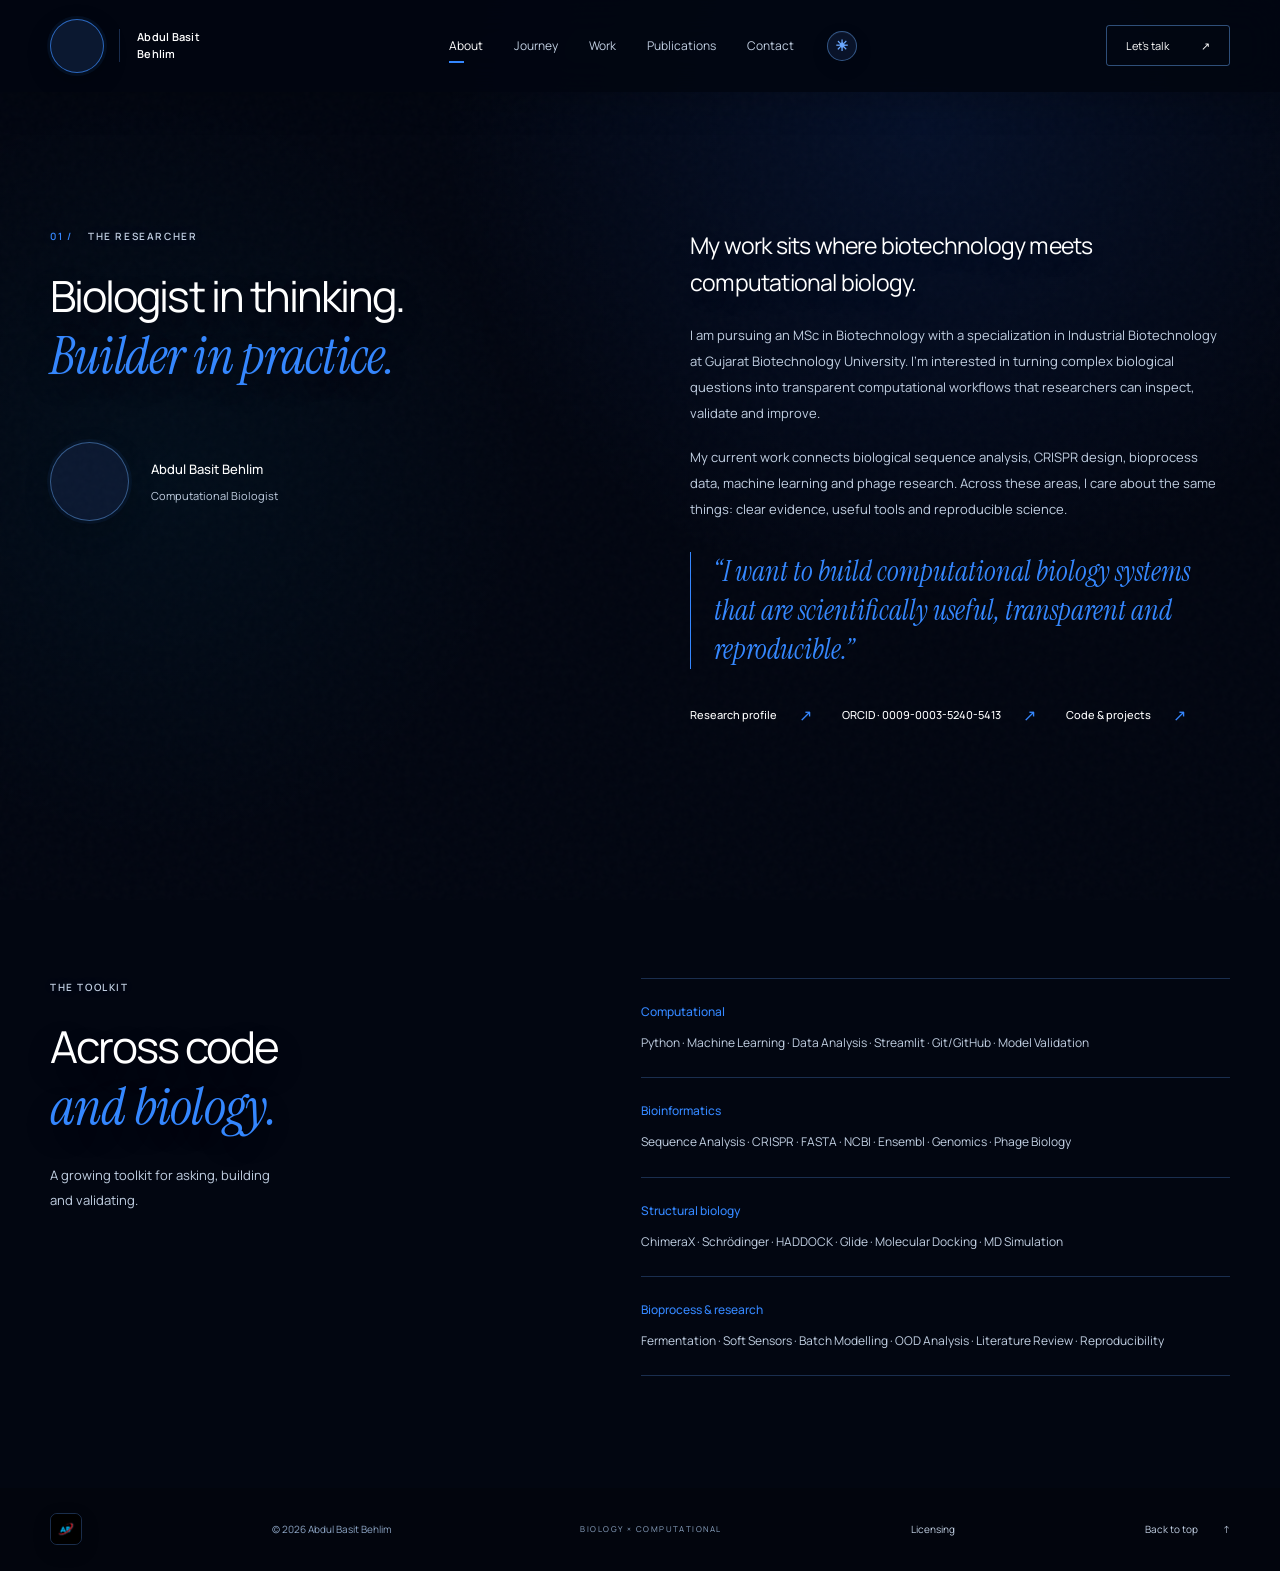
==== about.html @ 6344b045 "Use uploaded portrait and logo across About page" ====
<!doctype html>
<html lang="en"><head>
  <meta charset="utf-8"/>
  <meta name="viewport" content="width=device-width,initial-scale=1"/>

  <title>About | Abdul Basit Behlim</title>

  <meta name="description" content="About Abdul Basit Behlim, biotechnology researcher and computational biologist, including scientific skills and toolkit."/>
  <meta name="author" content="Abdul Basit Behlim"/>
  <meta name="keywords" content="Abdul Basit Behlim, Abdul Basit Behlim portfolio, biotechnology researcher, computational biologist, bioinformatics, CRISPR, phage AI, endolysin, machine learning biotechnology"/>
  <meta name="robots" content="index, follow, max-image-preview:large"/>
  <meta name="theme-color" content="#050812"/>

  <!-- Google Search Console verification: replace the placeholder after adding this site in Search Console. -->
  <!-- <meta name="google-site-verification" content="PASTE_YOUR_CODE_HERE" /> -->

  <link rel="canonical" href="https://abdulbasitbehlim.github.io/about.html"/>

  <!-- Open Graph -->
  <meta property="og:type" content="website"/>
  <meta property="og:url" content="https://abdulbasitbehlim.github.io/about.html"/>
  <meta property="og:title" content="About | Abdul Basit Behlim"/>
  <meta property="og:description" content="About Abdul Basit Behlim, biotechnology researcher and computational biologist, including scientific skills and toolkit."/>
  <meta property="og:site_name" content="Abdul Basit Behlim"/>
  <meta property="og:locale" content="en_IN"/>
  <meta property="og:image" content="https://abdulbasitbehlim.github.io/assets/Professional%20image.jpg.jpeg"/>
  <meta property="og:image:alt" content="Abdul Basit Behlim"/>

  <!-- Twitter / X Card -->
  <meta name="twitter:card" content="summary"/>
  <meta name="twitter:title" content="About | Abdul Basit Behlim"/>
  <meta name="twitter:description" content="About Abdul Basit Behlim, biotechnology researcher and computational biologist, including scientific skills and toolkit."/>
  <meta name="twitter:image" content="https://abdulbasitbehlim.github.io/assets/Professional%20image.jpg.jpeg"/>
  <meta name="twitter:image:alt" content="Abdul Basit Behlim"/>

  <!-- Person structured data -->
  <!-- Structured data used by search engines -->
  <script type="application/ld+json">
  {
    "@context": "https://schema.org",
    "@type": "Person",
    "@id": "https://abdulbasitbehlim.github.io/#person",
    "name": "Abdul Basit Behlim",
    "url": "https://abdulbasitbehlim.github.io/",
    "image": "https://abdulbasitbehlim.github.io/assets/Professional%20image.jpg.jpeg",
    "jobTitle": "Biotechnology Researcher and Computational Biologist",
    "description": "Abdul Basit Behlim is a biotechnology researcher working across computational biology, CRISPR design, bioinformatics, bioprocess machine learning, phage biology and endolysin research.",
    "sameAs": [
      "https://github.com/abdulbasitbehlim",
      "https://www.linkedin.com/in/abdulbasitbehlim",
      "https://scholar.google.com/citations?hl=en&user=sKZ_zJoAAAAJ",
      "https://orcid.org/0009-0003-5240-5413"],
    "affiliation": {
      "@type": "CollegeOrUniversity",
      "name": "Gujarat Biotechnology University"
    },
    "knowsAbout": [
      "Biotechnology",
      "Computational Biology",
      "Bioinformatics",
      "CRISPR",
      "Machine Learning",
      "Bioprocess Modelling",
      "Bacteriophages",
      "Endolysins"
    ]
  }
  </script>

  

  <!-- Website icon and interactive/style files -->
  <link rel="icon" type="image/jpeg" href="assets/Logo.jpg?v=20260924f"/>
  <link rel="apple-touch-icon" href="assets/Logo.jpg?v=20260924f"/>
  <script>(function(){try{var t=localStorage.getItem('abb-theme')||'dark';if(t!=='light'&&t!=='dark')t='dark';document.documentElement.dataset.theme=t;document.documentElement.style.colorScheme=t;}catch(e){document.documentElement.dataset.theme='dark';}})();</script>
  <link rel="stylesheet" href="styles.css?v=uploaded-assets-20260924f"/>
  <script src="script.js?v=theme-menu-20260924" defer></script>
</head><body data-page="about">
<a class="skip-link" href="#main">Skip to content</a><div class="scroll-progress" aria-hidden="true"><span id="scrollProgress"></span></div>
<!-- HEADER AND MAIN NAVIGATION -->
<header class="site-header" id="siteHeader"><div class="header-inner shell"><a class="brand" href="index.html" aria-label="Abdul Basit Behlim, home"><span class="brand-photo" role="img" aria-label="Abdul Basit Behlim"></span><span class="brand-name">Abdul Basit<br/>Behlim</span></a><button class="menu-button" type="button" id="menuButton" aria-controls="mainNav" aria-expanded="false"><span id="menuLabel">Menu</span><span class="menu-icon" aria-hidden="true"></span></button><nav id="mainNav" class="main-nav" aria-label="Main navigation"><a href="about.html" aria-current="page">About</a><a href="journey.html">Journey</a><a href="work.html">Work</a><a href="publications.html">Publications</a><a href="contact.html">Contact</a><button class="theme-toggle" id="themeToggle" type="button" aria-label="Switch to light mode" title="Switch theme" aria-pressed="false"><span id="themeIcon" aria-hidden="true">☀</span></button></nav><a class="header-contact" href="mailto:abdulbasitbehlim3@gmail.com">Let’s talk <span aria-hidden="true">↗</span></a></div></header>
<!-- MAIN PAGE CONTENT -->
<main id="main">
<!-- ABOUT THE RESEARCHER -->
<section class="section about-section" id="about" aria-labelledby="aboutTitle"><div class="shell about-grid"><div class="about-intro reveal"><p class="eyebrow"><span class="section-number">01 /</span> THE RESEARCHER</p><h2 id="aboutTitle">Biologist in thinking.<br/><em>Builder in practice.</em></h2><div class="identity-card"><span class="identity-photo" role="img" aria-label="Abdul Basit Behlim"></span><div><strong>Abdul Basit Behlim</strong><p>Computational Biologist</p></div></div></div><div class="about-copy reveal"><p class="lead">My work sits where biotechnology meets computational biology.</p><p>I am pursuing an MSc in Biotechnology with a specialization in Industrial Biotechnology at Gujarat Biotechnology University. I’m interested in turning complex biological questions into transparent computational workflows that researchers can inspect, validate and improve.</p><p>My current work connects biological sequence analysis, CRISPR design, bioprocess data, machine learning and phage research. Across these areas, I care about the same things: clear evidence, useful tools and reproducible science.</p><blockquote>“I want to build computational biology systems that are scientifically useful, transparent and reproducible.”</blockquote><div class="about-links"><a class="text-link" href="https://www.linkedin.com/in/abdulbasitbehlim" target="_blank" rel="noopener noreferrer">Research profile<span aria-hidden="true">↗</span></a><a class="text-link" href="https://orcid.org/0009-0003-5240-5413" target="_blank" rel="noopener noreferrer">ORCID · 0009-0003-5240-5413<span aria-hidden="true">↗</span></a><a class="text-link" href="https://github.com/abdulbasitbehlim" target="_blank" rel="noopener noreferrer">Code & projects<span aria-hidden="true">↗</span></a></div></div></div></section>
<!-- SKILLS AND TOOLKIT -->
<section class="section toolkit-section" id="toolkit" aria-labelledby="toolkitTitle"><div class="shell toolkit-layout"><div class="reveal"><p class="eyebrow">THE TOOLKIT</p><h2 id="toolkitTitle">Across code<br/><em>and biology.</em></h2><p class="section-intro">A growing toolkit for asking, building and validating.</p></div><div class="toolkit-list reveal"><div><h3>Computational</h3><p>Python · Machine Learning · Data Analysis · Streamlit · Git/GitHub · Model Validation</p></div><div><h3>Bioinformatics</h3><p>Sequence Analysis · CRISPR · FASTA · NCBI · Ensembl · Genomics · Phage Biology</p></div><div><h3>Structural biology</h3><p>ChimeraX · Schrödinger · HADDOCK · Glide · Molecular Docking · MD Simulation</p></div><div><h3>Bioprocess & research</h3><p>Fermentation · Soft Sensors · Batch Modelling · OOD Analysis · Literature Review · Reproducibility</p></div></div></div></section>
</main>
<!-- FOOTER -->
<footer class="site-footer"><div class="shell footer-inner"><img class="footer-logo" src="assets/Logo.jpg?v=20260924f" alt="AB logo" width="32" height="32"/><p>© <span id="year">2026</span> Abdul Basit Behlim</p><span>BIOLOGY × COMPUTATIONAL</span><a href="LICENSE" aria-label="View website licensing terms">Licensing</a><a href="index.html">Back to top <span aria-hidden="true">↑</span></a></div></footer></body></html>
---- styles.css ----
@import url('styles/01.css?v=sharp-rotate-20260919');
@import url('styles/02.css?v=sharp-rotate-20260919');
@import url('styles/03.css?v=sharp-rotate-20260919');
@import url('styles/04.css?v=sharp-rotate-20260919');
@import url('styles/05.css?v=sharp-rotate-20260919');
@import url('styles/06.css?v=sharp-rotate-20260919');
@import url('styles/07.css?v=brand-assets-20260924e');
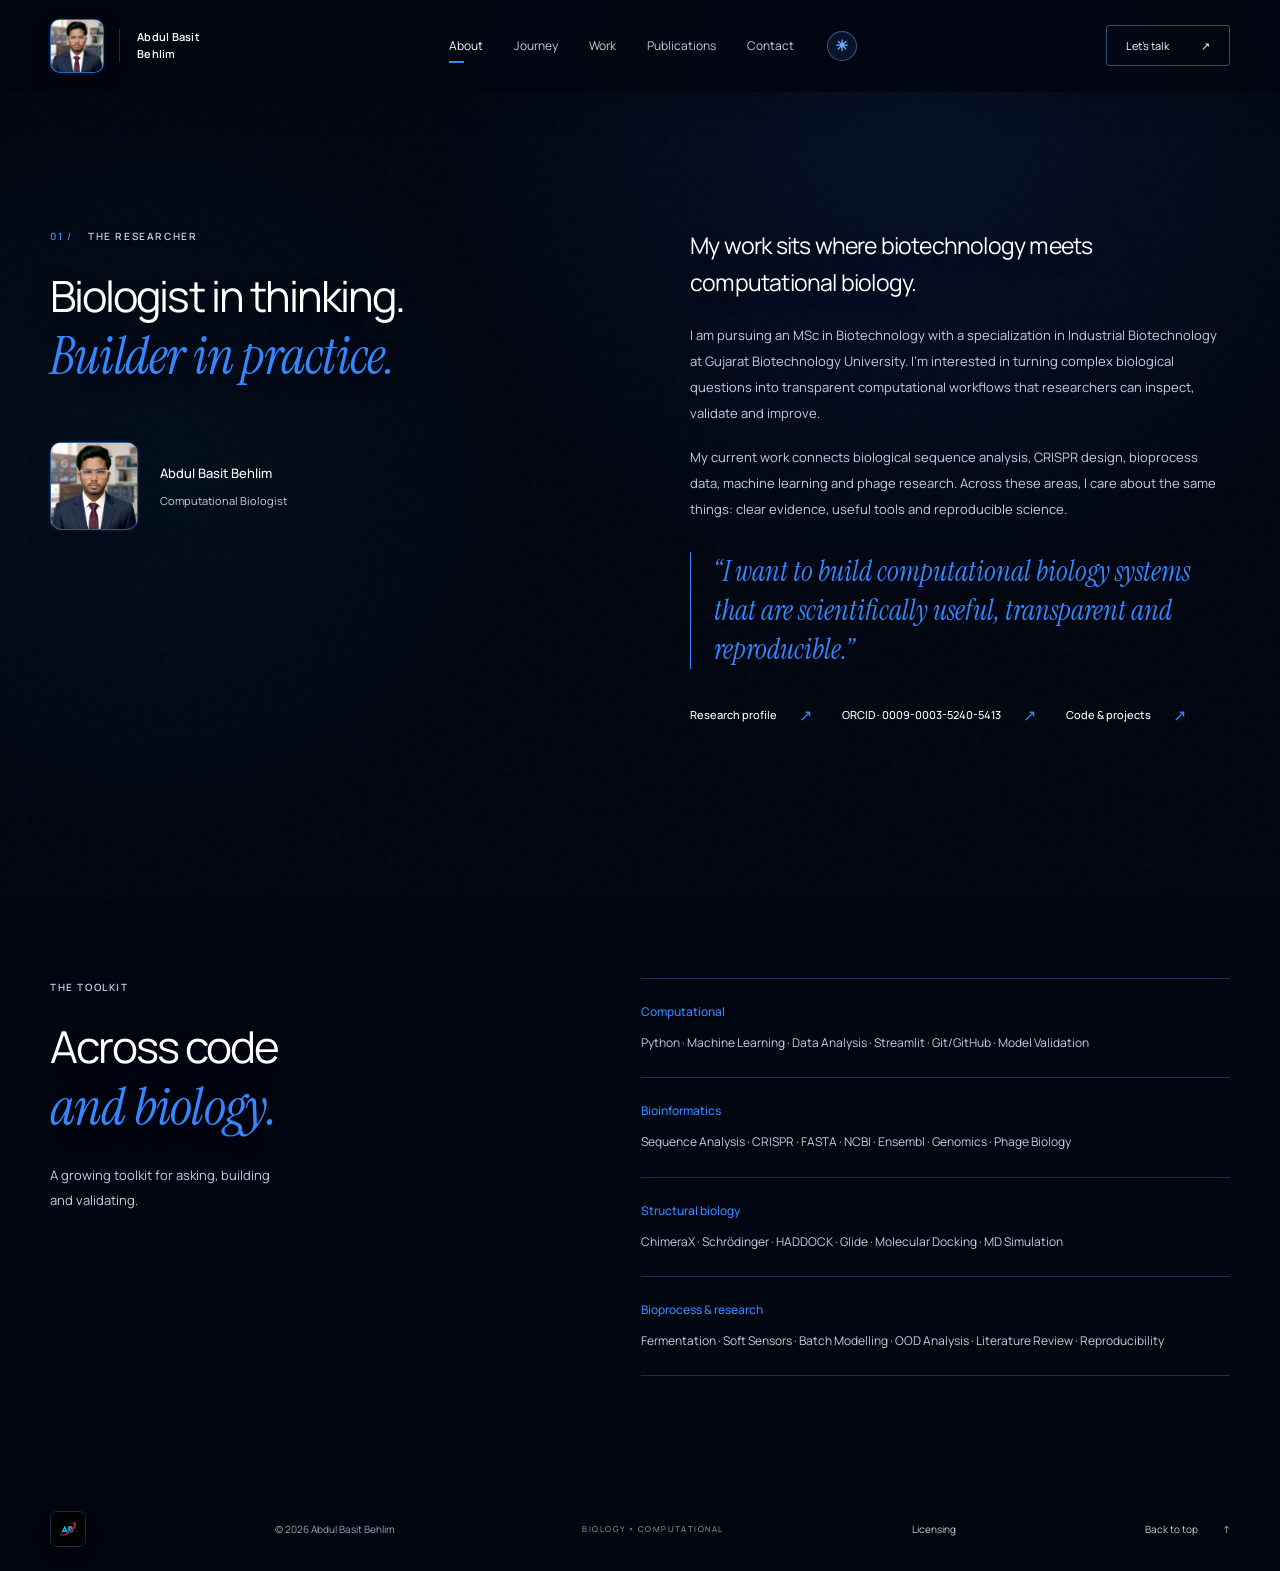
==== commit c3d50efd: "Refresh square profile image cache" ====
--- a/about.html
+++ b/about.html
@@ -73,7 +73,7 @@
   <link rel="icon" type="image/jpeg" href="assets/Logo.jpg?v=20260924f"/>
   <link rel="apple-touch-icon" href="assets/Logo.jpg?v=20260924f"/>
   <script>(function(){try{var t=localStorage.getItem('abb-theme')||'dark';if(t!=='light'&&t!=='dark')t='dark';document.documentElement.dataset.theme=t;document.documentElement.style.colorScheme=t;}catch(e){document.documentElement.dataset.theme='dark';}})();</script>
-  <link rel="stylesheet" href="styles.css?v=uploaded-assets-20260924f"/>
+  <link rel="stylesheet" href="styles.css?v=square-profile-20260924"/>
   <script src="script.js?v=theme-menu-20260924" defer></script>
 </head><body data-page="about">
 <a class="skip-link" href="#main">Skip to content</a><div class="scroll-progress" aria-hidden="true"><span id="scrollProgress"></span></div>
--- a/styles.css
+++ b/styles.css
@@ -4,4 +4,4 @@
 @import url('styles/04.css?v=sharp-rotate-20260919');
 @import url('styles/05.css?v=sharp-rotate-20260919');
 @import url('styles/06.css?v=sharp-rotate-20260919');
-@import url('styles/07.css?v=brand-assets-20260924e');
+@import url('styles/07.css?v=square-profile-20260924');
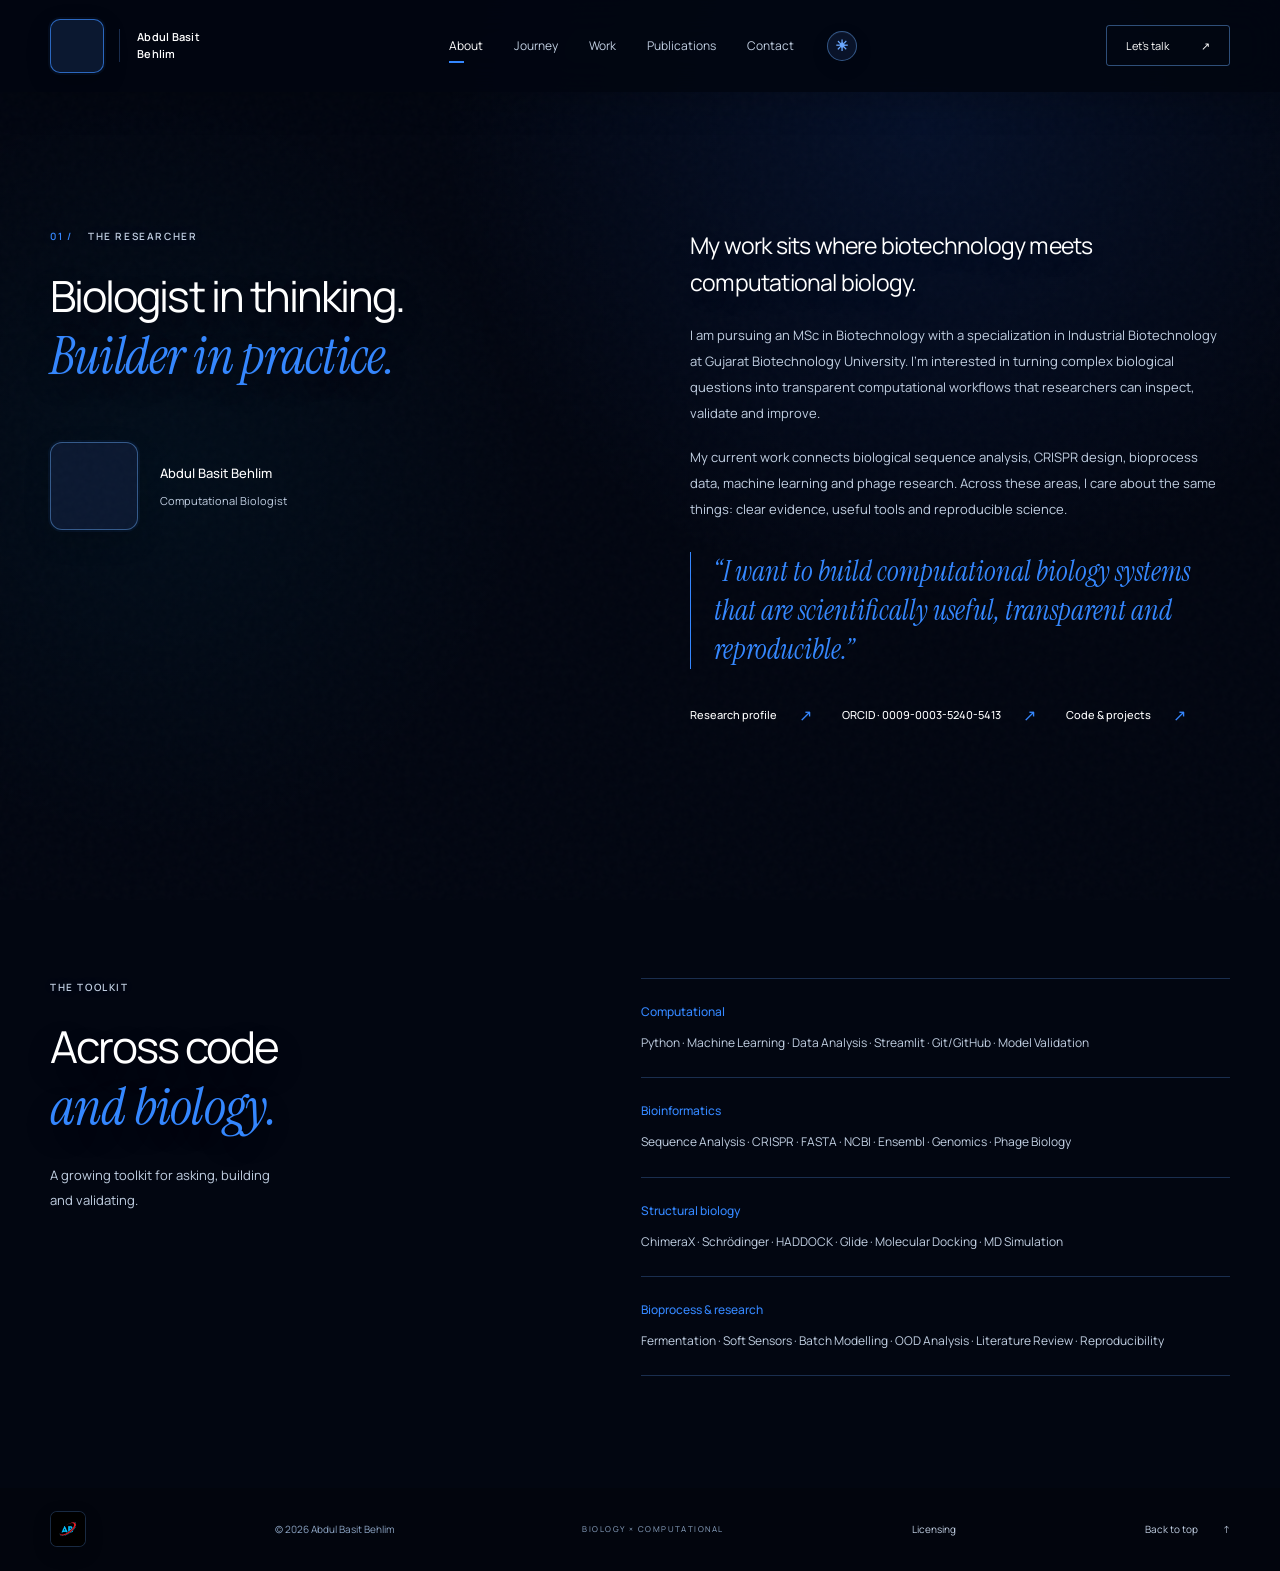
==== commit 54ec1340: "Update image URL in about.html" ====
--- a/about.html
+++ b/about.html
@@ -42,7 +42,7 @@
     "@id": "https://abdulbasitbehlim.github.io/#person",
     "name": "Abdul Basit Behlim",
     "url": "https://abdulbasitbehlim.github.io/",
-    "image": "https://abdulbasitbehlim.github.io/assets/Professional%20image.jpg.jpeg",
+    "image": "https://github.com/abdulbasitbehlim/abdulbasitbehlim.github.io/blob/main/assets/Professional%20Image%202.png",
     "jobTitle": "Biotechnology Researcher and Computational Biologist",
     "description": "Abdul Basit Behlim is a biotechnology researcher working across computational biology, CRISPR design, bioinformatics, bioprocess machine learning, phage biology and endolysin research.",
     "sameAs": [
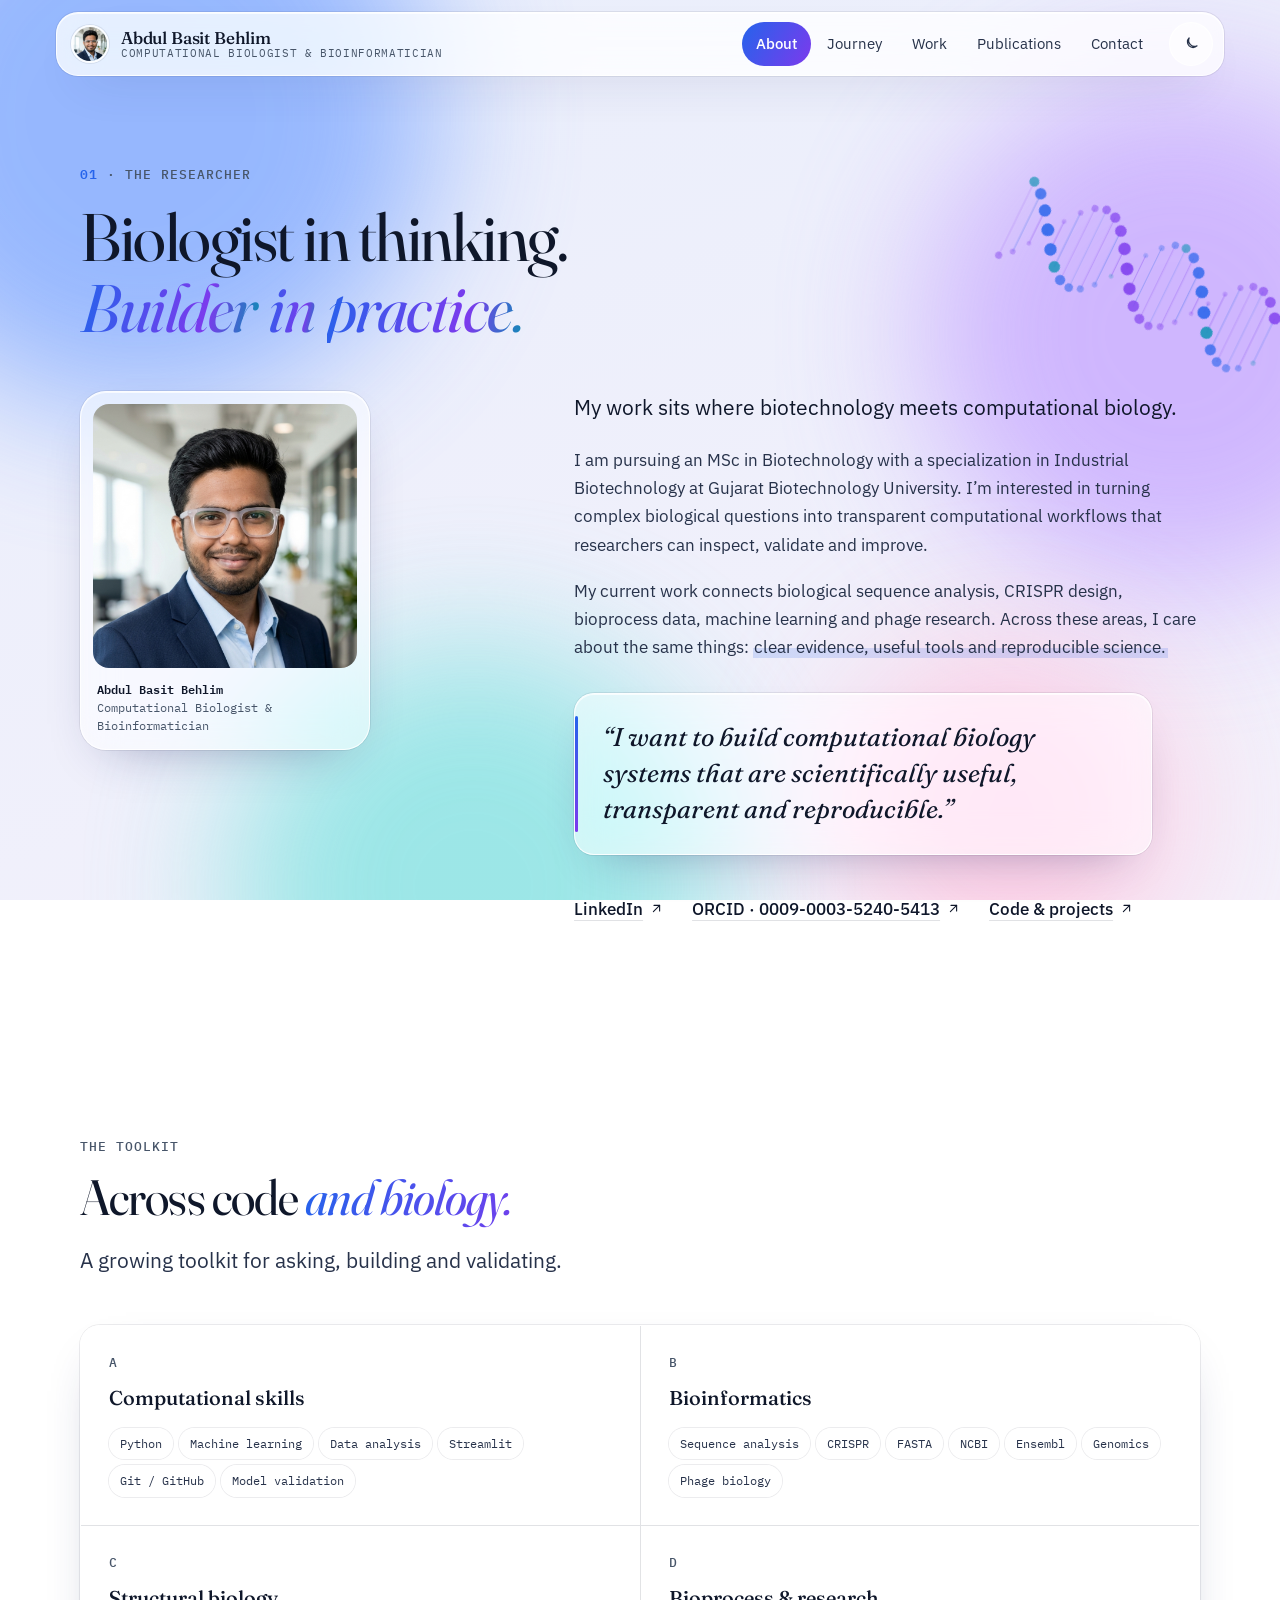
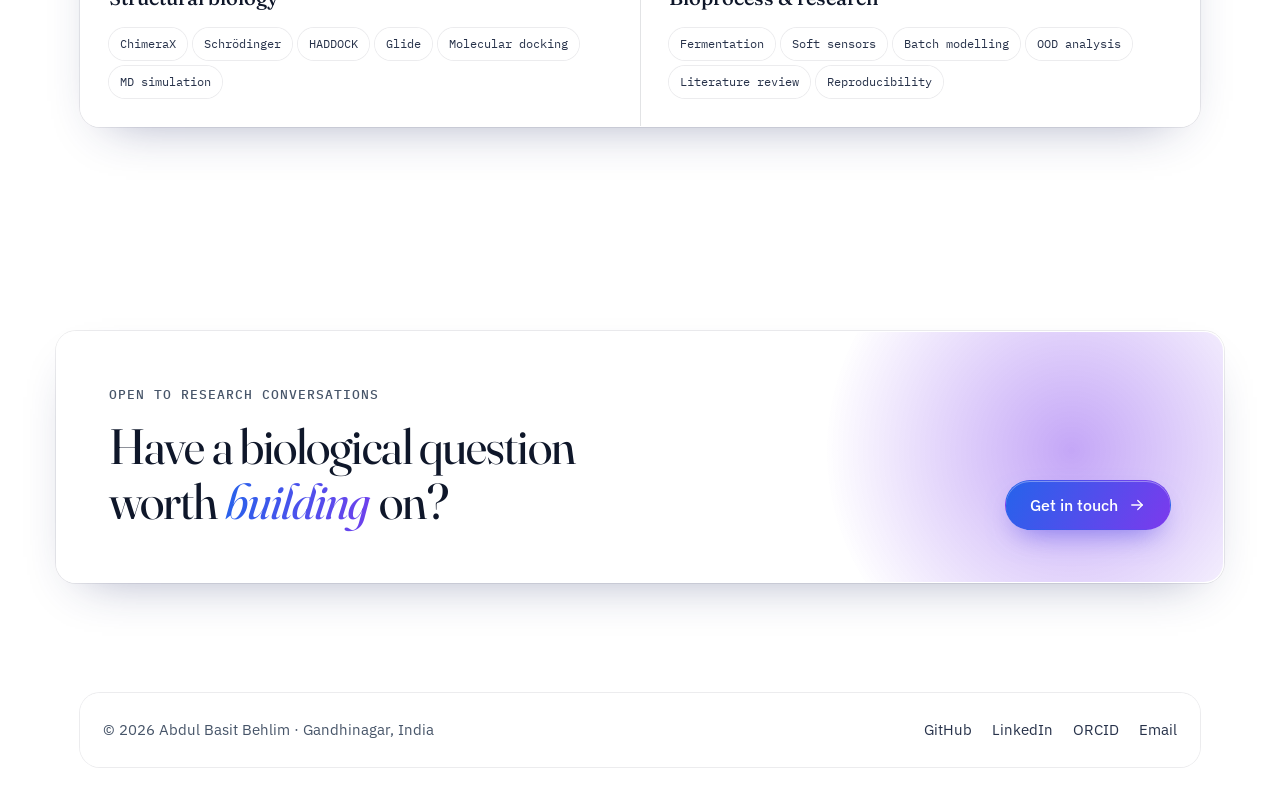
==== commit b69bda1c: "Redesign site with glass UI and live animations Replace the previous dark theme with a glassmorphism" ====
--- a/about.html
+++ b/about.html
@@ -1,90 +1,130 @@
 <!doctype html>
-<html lang="en"><head>
-  <meta charset="utf-8"/>
-  <meta name="viewport" content="width=device-width,initial-scale=1"/>
+<html lang="en">
+<head>
+  <meta charset="utf-8">
+  <meta name="viewport" content="width=device-width, initial-scale=1">
+  <title>About | Abdul Basit Behlim</title>
+  <meta name="description" content="About Abdul Basit Behlim, biotechnology researcher and computational biologist, including scientific skills and toolkit.">
+  <meta name="author" content="Abdul Basit Behlim">
+  <meta name="keywords" content="Abdul Basit Behlim, Abdul Basit Behlim portfolio, biotechnology researcher, computational biologist, bioinformatics, CRISPR, phage AI, endolysin, machine learning biotechnology">
+  <meta name="robots" content="index, follow, max-image-preview:large">
+  <meta name="theme-color" content="#e9eefb">
+  <!-- Google Search Console verification: replace the placeholder after adding this site in Search Console. -->
+  <!-- <meta name="google-site-verification" content="PASTE_YOUR_CODE_HERE"> -->
+  <link rel="canonical" href="https://abdulbasitbehlim.github.io/about.html">
 
-  <title>About | Abdul Basit Behlim</title>
+  <meta property="og:type" content="website">
+  <meta property="og:url" content="https://abdulbasitbehlim.github.io/about.html">
+  <meta property="og:title" content="About | Abdul Basit Behlim">
+  <meta property="og:description" content="About Abdul Basit Behlim, biotechnology researcher and computational biologist, including scientific skills and toolkit.">
+  <meta property="og:site_name" content="Abdul Basit Behlim">
+  <meta property="og:locale" content="en_IN">
+  <meta property="og:image" content="https://abdulbasitbehlim.github.io/assets/Professional%20Image%202.jpg">
+  <meta property="og:image:alt" content="Abdul Basit Behlim">
+  <meta name="twitter:card" content="summary">
+  <meta name="twitter:title" content="About | Abdul Basit Behlim">
+  <meta name="twitter:description" content="About Abdul Basit Behlim, biotechnology researcher and computational biologist, including scientific skills and toolkit.">
+  <meta name="twitter:image" content="https://abdulbasitbehlim.github.io/assets/Professional%20Image%202.jpg">
+  <meta name="twitter:image:alt" content="Abdul Basit Behlim">
 
-  <meta name="description" content="About Abdul Basit Behlim, biotechnology researcher and computational biologist, including scientific skills and toolkit."/>
-  <meta name="author" content="Abdul Basit Behlim"/>
-  <meta name="keywords" content="Abdul Basit Behlim, Abdul Basit Behlim portfolio, biotechnology researcher, computational biologist, bioinformatics, CRISPR, phage AI, endolysin, machine learning biotechnology"/>
-  <meta name="robots" content="index, follow, max-image-preview:large"/>
-  <meta name="theme-color" content="#050812"/>
+  <script type="application/ld+json">{"@context": "https://schema.org", "@type": "Person", "@id": "https://abdulbasitbehlim.github.io/#person", "name": "Abdul Basit Behlim", "url": "https://abdulbasitbehlim.github.io/", "image": "https://abdulbasitbehlim.github.io/assets/Professional%20Image%202.jpg", "jobTitle": "Computational Biologist and Bioinformatician", "description": "Abdul Basit Behlim is a biotechnology researcher working across computational biology, CRISPR design, bioinformatics, bioprocess machine learning, phage biology and endolysin research.", "sameAs": ["https://github.com/abdulbasitbehlim", "https://www.linkedin.com/in/abdulbasitbehlim", "https://scholar.google.com/citations?hl=en&user=sKZ_zJoAAAAJ", "https://orcid.org/0009-0003-5240-5413"], "affiliation": {"@type": "CollegeOrUniversity", "name": "Gujarat Biotechnology University"}, "knowsAbout": ["Biotechnology", "Computational Biology", "Bioinformatics", "CRISPR", "Machine Learning", "Bioprocess Modelling", "Bacteriophages", "Endolysins"]}</script>
 
-  <!-- Google Search Console verification: replace the placeholder after adding this site in Search Console. -->
-  <!-- <meta name="google-site-verification" content="PASTE_YOUR_CODE_HERE" /> -->
+  <link rel="icon" type="image/jpeg" href="assets/Logo.jpg">
+  <link rel="apple-touch-icon" href="assets/Logo.jpg">
+  <script>(function(){var t;try{t=localStorage.getItem('abb-theme')}catch(e){}if(t!=='light'&&t!=='dark'){t=window.matchMedia&&matchMedia('(prefers-color-scheme: dark)').matches?'dark':'light'}document.documentElement.dataset.theme=t})();</script>
+  <link rel="preconnect" href="https://fonts.googleapis.com">
+  <link rel="preconnect" href="https://fonts.gstatic.com" crossorigin>
+  <link href="https://fonts.googleapis.com/css2?family=Fraunces:ital,opsz,wght@0,9..144,400;0,9..144,500;1,9..144,400&family=IBM+Plex+Mono:wght@400;500;600&family=IBM+Plex+Sans:wght@400;500;600&display=swap" rel="stylesheet">
+  <link rel="stylesheet" href="styles.css?v=glass-2">
+  <script src="script.js?v=glass-2" defer></script>
+</head>
+<body>
+<a class="skip-link" href="#main">Skip to content</a>
+<div class="aurora" aria-hidden="true"><i></i><i></i><i></i><i></i></div>
+<div class="progress" aria-hidden="true"><span id="scrollProgress"></span></div>
 
-  <link rel="canonical" href="https://abdulbasitbehlim.github.io/about.html"/>
+<header class="site-header" id="siteHeader">
+  <div class="wrap header-inner">
+    <a class="brand" href="index.html" aria-label="Abdul Basit Behlim, home">
+      <img src="assets/Professional%20Image%202.jpg" alt="" width="38" height="38">
+      <span class="brand-text"><strong>Abdul Basit Behlim</strong><span>Computational Biologist &amp; Bioinformatician</span></span>
+    </a>
+    <nav class="nav" id="mainNav" aria-label="Main navigation"><a href="about.html" aria-current="page">About</a><a href="journey.html">Journey</a><a href="work.html">Work</a><a href="publications.html">Publications</a><a href="contact.html">Contact</a></nav>
+    <button class="icon-btn theme-toggle" id="themeToggle" type="button" aria-label="Switch theme"><svg class="icon icon-sun" viewBox="0 0 24 24" aria-hidden="true" focusable="false"><path d="M20 14.5A8 8 0 0 1 9.5 4a7 7 0 1 0 10.5 10.5Z"/></svg><svg class="icon icon-moon" viewBox="0 0 24 24" aria-hidden="true" focusable="false"><circle cx="12" cy="12" r="4"/><path d="M12 2v2M12 20v2M4.9 4.9l1.4 1.4M17.7 17.7l1.4 1.4M2 12h2M20 12h2M4.9 19.1l1.4-1.4M17.7 6.3l1.4-1.4"/></svg></button>
+    <button class="icon-btn menu-button" id="menuButton" type="button" aria-controls="mainNav" aria-expanded="false" aria-label="Open menu"><svg class="icon icon-menu" viewBox="0 0 24 24" aria-hidden="true" focusable="false"><path d="M4 7h16M4 12h16M4 17h16"/></svg><svg class="icon icon-close" viewBox="0 0 24 24" aria-hidden="true" focusable="false"><path d="M6 6l12 12M18 6 6 18"/></svg></button>
+  </div>
+</header>
 
-  <!-- Open Graph -->
-  <meta property="og:type" content="website"/>
-  <meta property="og:url" content="https://abdulbasitbehlim.github.io/about.html"/>
-  <meta property="og:title" content="About | Abdul Basit Behlim"/>
-  <meta property="og:description" content="About Abdul Basit Behlim, biotechnology researcher and computational biologist, including scientific skills and toolkit."/>
-  <meta property="og:site_name" content="Abdul Basit Behlim"/>
-  <meta property="og:locale" content="en_IN"/>
-  <meta property="og:image" content="https://abdulbasitbehlim.github.io/assets/Professional%20image.jpg.jpeg"/>
-  <meta property="og:image:alt" content="Abdul Basit Behlim"/>
+<main id="main">
+<section class="page-head">
+  <div class="wrap">
+    <canvas class="helix head-helix" aria-hidden="true"></canvas>
+    <p class="label"><b>01</b> · The researcher</p>
+    <h1 class="display" data-split>Biologist in thinking.<br><em>Builder in practice.</em></h1>
+  </div>
+</section>
 
-  <!-- Twitter / X Card -->
-  <meta name="twitter:card" content="summary"/>
-  <meta name="twitter:title" content="About | Abdul Basit Behlim"/>
-  <meta name="twitter:description" content="About Abdul Basit Behlim, biotechnology researcher and computational biologist, including scientific skills and toolkit."/>
-  <meta name="twitter:image" content="https://abdulbasitbehlim.github.io/assets/Professional%20image.jpg.jpeg"/>
-  <meta name="twitter:image:alt" content="Abdul Basit Behlim"/>
+<section class="section" style="padding-top:0">
+  <div class="wrap split">
+    <figure class="portrait sticky rv" style="justify-self:start">
+      <div class="portrait-frame">
+        <img src="assets/Professional%20Image%202.jpg" alt="Portrait of Abdul Basit Behlim" width="896" height="896">
+        <figcaption><b>Abdul Basit Behlim</b><br>Computational Biologist &amp; Bioinformatician</figcaption>
+      </div>
+    </figure>
+    <div class="rv">
+      <p class="lead" style="color:var(--ink)">My work sits where biotechnology meets computational biology.</p>
+      <div class="prose" style="margin-top:22px">
+        <p>I am pursuing an MSc in Biotechnology with a specialization in Industrial Biotechnology at Gujarat Biotechnology University. I’m interested in turning complex biological questions into transparent computational workflows that researchers can inspect, validate and improve.</p>
+        <p>My current work connects biological sequence analysis, CRISPR design, bioprocess data, machine learning and phage research. Across these areas, I care about the same things: <mark>clear evidence, useful tools and reproducible science.</mark></p>
+      </div>
+      <blockquote class="quote">“I want to build computational biology systems that are scientifically useful, transparent and reproducible.”</blockquote>
+      <div class="inline-links">
+        <a class="link" href="https://www.linkedin.com/in/abdulbasitbehlim" target="_blank" rel="noopener noreferrer">LinkedIn<svg class="icon icon-sm" viewBox="0 0 24 24" aria-hidden="true" focusable="false"><path d="M7 17 17 7"/><path d="M8 7h9v9"/></svg></a>
+        <a class="link" href="https://orcid.org/0009-0003-5240-5413" target="_blank" rel="noopener noreferrer">ORCID · 0009-0003-5240-5413<svg class="icon icon-sm" viewBox="0 0 24 24" aria-hidden="true" focusable="false"><path d="M7 17 17 7"/><path d="M8 7h9v9"/></svg></a>
+        <a class="link" href="https://github.com/abdulbasitbehlim" target="_blank" rel="noopener noreferrer">Code &amp; projects<svg class="icon icon-sm" viewBox="0 0 24 24" aria-hidden="true" focusable="false"><path d="M7 17 17 7"/><path d="M8 7h9v9"/></svg></a>
+      </div>
+    </div>
+  </div>
+</section>
 
-  <!-- Person structured data -->
-  <!-- Structured data used by search engines -->
-  <script type="application/ld+json">
-  {
-    "@context": "https://schema.org",
-    "@type": "Person",
-    "@id": "https://abdulbasitbehlim.github.io/#person",
-    "name": "Abdul Basit Behlim",
-    "url": "https://abdulbasitbehlim.github.io/",
-    "image": "https://github.com/abdulbasitbehlim/abdulbasitbehlim.github.io/blob/main/assets/Professional%20Image%202.png",
-    "jobTitle": "Biotechnology Researcher and Computational Biologist",
-    "description": "Abdul Basit Behlim is a biotechnology researcher working across computational biology, CRISPR design, bioinformatics, bioprocess machine learning, phage biology and endolysin research.",
-    "sameAs": [
-      "https://github.com/abdulbasitbehlim",
-      "https://www.linkedin.com/in/abdulbasitbehlim",
-      "https://scholar.google.com/citations?hl=en&user=sKZ_zJoAAAAJ",
-      "https://orcid.org/0009-0003-5240-5413"],
-    "affiliation": {
-      "@type": "CollegeOrUniversity",
-      "name": "Gujarat Biotechnology University"
-    },
-    "knowsAbout": [
-      "Biotechnology",
-      "Computational Biology",
-      "Bioinformatics",
-      "CRISPR",
-      "Machine Learning",
-      "Bioprocess Modelling",
-      "Bacteriophages",
-      "Endolysins"
-    ]
-  }
-  </script>
+<section class="section" aria-labelledby="kitTitle">
+  <div class="wrap">
+    <div class="section-head rv">
+      <p class="label">The toolkit</p>
+      <h2 class="h2" id="kitTitle">Across code <em>and biology.</em></h2>
+      <p class="lead">A growing toolkit for asking, building and validating.</p>
+    </div>
+    <div class="kit rv">
+      <div><p class="label">A</p><h3>Computational skills</h3><ul class="tags"><li>Python</li><li>Machine learning</li><li>Data analysis</li><li>Streamlit</li><li>Git / GitHub</li><li>Model validation</li></ul></div>
+      <div><p class="label">B</p><h3>Bioinformatics</h3><ul class="tags"><li>Sequence analysis</li><li>CRISPR</li><li>FASTA</li><li>NCBI</li><li>Ensembl</li><li>Genomics</li><li>Phage biology</li></ul></div>
+      <div><p class="label">C</p><h3>Structural biology</h3><ul class="tags"><li>ChimeraX</li><li>Schrödinger</li><li>HADDOCK</li><li>Glide</li><li>Molecular docking</li><li>MD simulation</li></ul></div>
+      <div><p class="label">D</p><h3>Bioprocess &amp; research</h3><ul class="tags"><li>Fermentation</li><li>Soft sensors</li><li>Batch modelling</li><li>OOD analysis</li><li>Literature review</li><li>Reproducibility</li></ul></div>
+    </div>
+  </div>
+</section>
 
-  
+<section class="section">
+  <div class="wrap cta rv">
+    <div>
+      <p class="label">Open to research conversations</p>
+      <h2 class="h2" style="margin-top:14px">Have a biological question<br>worth <em>building</em> on?</h2>
+    </div>
+    <a class="btn btn-primary" href="contact.html">Get in touch <svg class="icon" viewBox="0 0 24 24" aria-hidden="true" focusable="false"><path d="M5 12h14"/><path d="m13 6 6 6-6 6"/></svg></a>
+  </div>
+</section>
+</main>
 
-  <!-- Website icon and interactive/style files -->
-  <link rel="icon" type="image/jpeg" href="assets/Logo.jpg?v=20260924f"/>
-  <link rel="apple-touch-icon" href="assets/Logo.jpg?v=20260924f"/>
-  <script>(function(){try{var t=localStorage.getItem('abb-theme')||'dark';if(t!=='light'&&t!=='dark')t='dark';document.documentElement.dataset.theme=t;document.documentElement.style.colorScheme=t;}catch(e){document.documentElement.dataset.theme='dark';}})();</script>
-  <link rel="stylesheet" href="styles.css?v=square-profile-20260924"/>
-  <script src="script.js?v=theme-menu-20260924" defer></script>
-</head><body data-page="about">
-<a class="skip-link" href="#main">Skip to content</a><div class="scroll-progress" aria-hidden="true"><span id="scrollProgress"></span></div>
-<!-- HEADER AND MAIN NAVIGATION -->
-<header class="site-header" id="siteHeader"><div class="header-inner shell"><a class="brand" href="index.html" aria-label="Abdul Basit Behlim, home"><span class="brand-photo" role="img" aria-label="Abdul Basit Behlim"></span><span class="brand-name">Abdul Basit<br/>Behlim</span></a><button class="menu-button" type="button" id="menuButton" aria-controls="mainNav" aria-expanded="false"><span id="menuLabel">Menu</span><span class="menu-icon" aria-hidden="true"></span></button><nav id="mainNav" class="main-nav" aria-label="Main navigation"><a href="about.html" aria-current="page">About</a><a href="journey.html">Journey</a><a href="work.html">Work</a><a href="publications.html">Publications</a><a href="contact.html">Contact</a><button class="theme-toggle" id="themeToggle" type="button" aria-label="Switch to light mode" title="Switch theme" aria-pressed="false"><span id="themeIcon" aria-hidden="true">☀</span></button></nav><a class="header-contact" href="mailto:abdulbasitbehlim3@gmail.com">Let’s talk <span aria-hidden="true">↗</span></a></div></header>
-<!-- MAIN PAGE CONTENT -->
-<main id="main">
-<!-- ABOUT THE RESEARCHER -->
-<section class="section about-section" id="about" aria-labelledby="aboutTitle"><div class="shell about-grid"><div class="about-intro reveal"><p class="eyebrow"><span class="section-number">01 /</span> THE RESEARCHER</p><h2 id="aboutTitle">Biologist in thinking.<br/><em>Builder in practice.</em></h2><div class="identity-card"><span class="identity-photo" role="img" aria-label="Abdul Basit Behlim"></span><div><strong>Abdul Basit Behlim</strong><p>Computational Biologist</p></div></div></div><div class="about-copy reveal"><p class="lead">My work sits where biotechnology meets computational biology.</p><p>I am pursuing an MSc in Biotechnology with a specialization in Industrial Biotechnology at Gujarat Biotechnology University. I’m interested in turning complex biological questions into transparent computational workflows that researchers can inspect, validate and improve.</p><p>My current work connects biological sequence analysis, CRISPR design, bioprocess data, machine learning and phage research. Across these areas, I care about the same things: clear evidence, useful tools and reproducible science.</p><blockquote>“I want to build computational biology systems that are scientifically useful, transparent and reproducible.”</blockquote><div class="about-links"><a class="text-link" href="https://www.linkedin.com/in/abdulbasitbehlim" target="_blank" rel="noopener noreferrer">Research profile<span aria-hidden="true">↗</span></a><a class="text-link" href="https://orcid.org/0009-0003-5240-5413" target="_blank" rel="noopener noreferrer">ORCID · 0009-0003-5240-5413<span aria-hidden="true">↗</span></a><a class="text-link" href="https://github.com/abdulbasitbehlim" target="_blank" rel="noopener noreferrer">Code & projects<span aria-hidden="true">↗</span></a></div></div></div></section>
-<!-- SKILLS AND TOOLKIT -->
-<section class="section toolkit-section" id="toolkit" aria-labelledby="toolkitTitle"><div class="shell toolkit-layout"><div class="reveal"><p class="eyebrow">THE TOOLKIT</p><h2 id="toolkitTitle">Across code<br/><em>and biology.</em></h2><p class="section-intro">A growing toolkit for asking, building and validating.</p></div><div class="toolkit-list reveal"><div><h3>Computational</h3><p>Python · Machine Learning · Data Analysis · Streamlit · Git/GitHub · Model Validation</p></div><div><h3>Bioinformatics</h3><p>Sequence Analysis · CRISPR · FASTA · NCBI · Ensembl · Genomics · Phage Biology</p></div><div><h3>Structural biology</h3><p>ChimeraX · Schrödinger · HADDOCK · Glide · Molecular Docking · MD Simulation</p></div><div><h3>Bioprocess & research</h3><p>Fermentation · Soft Sensors · Batch Modelling · OOD Analysis · Literature Review · Reproducibility</p></div></div></div></section>
-</main>
-<!-- FOOTER -->
-<footer class="site-footer"><div class="shell footer-inner"><img class="footer-logo" src="assets/Logo.jpg?v=20260924f" alt="AB logo" width="32" height="32"/><p>© <span id="year">2026</span> Abdul Basit Behlim</p><span>BIOLOGY × COMPUTATIONAL</span><a href="LICENSE" aria-label="View website licensing terms">Licensing</a><a href="index.html">Back to top <span aria-hidden="true">↑</span></a></div></footer></body></html>
+<footer class="site-footer">
+  <div class="wrap footer-grid">
+    <p>© <span id="year">2026</span> Abdul Basit Behlim · Gandhinagar, India</p>
+    <div class="footer-links">
+      <a href="https://github.com/abdulbasitbehlim" target="_blank" rel="noopener noreferrer">GitHub</a>
+      <a href="https://www.linkedin.com/in/abdulbasitbehlim" target="_blank" rel="noopener noreferrer">LinkedIn</a>
+      <a href="https://orcid.org/0009-0003-5240-5413" target="_blank" rel="noopener noreferrer">ORCID</a>
+      <a href="mailto:abdulbasitbehlim3@gmail.com">Email</a>
+    </div>
+  </div>
+</footer>
+</body>
+</html>
--- a/styles.css
+++ b/styles.css
@@ -1,7 +1,682 @@
-@import url('styles/01.css?v=sharp-rotate-20260919');
-@import url('styles/02.css?v=sharp-rotate-20260919');
-@import url('styles/03.css?v=sharp-rotate-20260919');
-@import url('styles/04.css?v=sharp-rotate-20260919');
-@import url('styles/05.css?v=sharp-rotate-20260919');
-@import url('styles/06.css?v=sharp-rotate-20260919');
-@import url('styles/07.css?v=square-profile-20260924');
+/* ==========================================================================
+   Abdul Basit Behlim — research portfolio
+   Glassmorphism: frosted panels over a slow-moving aurora, live motion.
+   ========================================================================== */
+
+:root {
+  --bg: #e9eefb;
+  --bg-2: #f4f1fb;
+  --ink: #0f172a;
+  --ink-2: #27324a;
+  --muted: #475569;
+  --accent: #2563eb;
+  --accent-2: #7c3aed;
+  --accent-3: #0891b2;
+  --accent-ink: #ffffff;
+  --mark: rgba(37, 99, 235, .16);
+
+  --glass: rgba(255, 255, 255, .58);
+  --glass-strong: rgba(255, 255, 255, .78);
+  --glass-border: rgba(255, 255, 255, .85);
+  --glass-edge: rgba(15, 23, 42, .08);
+  --glass-shadow: 0 1px 0 rgba(255, 255, 255, .7) inset, 0 20px 50px -28px rgba(30, 41, 99, .45);
+  --solid: #f7f9ff;
+  --line: rgba(15, 23, 42, .12);
+  --spot: rgba(255, 255, 255, .75);
+
+  --blob-1: #7aa5ff;
+  --blob-2: #c4a3ff;
+  --blob-3: #7fe3e0;
+  --blob-4: #ffc2dd;
+  --blob-opacity: .75;
+
+  --plate: rgba(9, 14, 32, .86);
+  --plate-ink: #e6ecfb;
+  --plate-muted: #9aa8c7;
+  --plate-line: rgba(255, 255, 255, .12);
+  --ok: #15803d;
+  --warn: #b45309;
+
+  --serif: "Fraunces", "Iowan Old Style", "Palatino Linotype", Georgia, serif;
+  --sans: "IBM Plex Sans", system-ui, -apple-system, "Segoe UI", Roboto, sans-serif;
+  --mono: "IBM Plex Mono", ui-monospace, "SFMono-Regular", Menlo, Consolas, monospace;
+
+  --wrap: 1120px;
+  --gutter: 24px;
+  --radius: 20px;
+  --radius-sm: 12px;
+  --blur: 18px;
+  --header-h: 64px;
+  --ease: cubic-bezier(.2, .7, .2, 1);
+  color-scheme: light;
+}
+
+:root[data-theme="dark"] {
+  --bg: #060914;
+  --bg-2: #0a0d1c;
+  --ink: #eef2ff;
+  --ink-2: #cbd3e8;
+  --muted: #a3aec7;
+  --accent: #8fb4ff;
+  --accent-2: #c4a3ff;
+  --accent-3: #67e8f9;
+  --accent-ink: #0b1020;
+  --mark: rgba(143, 180, 255, .22);
+
+  --glass: rgba(22, 30, 56, .46);
+  --glass-strong: rgba(18, 25, 48, .72);
+  --glass-border: rgba(255, 255, 255, .13);
+  --glass-edge: rgba(0, 0, 0, .3);
+  --glass-shadow: 0 1px 0 rgba(255, 255, 255, .08) inset, 0 24px 60px -30px rgba(0, 0, 0, .8);
+  --solid: #0d1326;
+  --line: rgba(255, 255, 255, .12);
+  --spot: rgba(143, 180, 255, .16);
+
+  --blob-1: #1d4ed8;
+  --blob-2: #6d28d9;
+  --blob-3: #0e7490;
+  --blob-4: #9d174d;
+  --blob-opacity: .55;
+
+  --plate: rgba(4, 7, 18, .7);
+  --ok: #6ee7a0;
+  --warn: #fcd34d;
+  color-scheme: dark;
+}
+
+@view-transition { navigation: auto; }
+
+*, *::before, *::after { box-sizing: border-box; }
+
+html { -webkit-text-size-adjust: 100%; scroll-behavior: smooth; scroll-padding-top: calc(var(--header-h) + 36px); }
+
+body {
+  margin: 0;
+  min-height: 100vh;
+  background: linear-gradient(160deg, var(--bg), var(--bg-2));
+  background-attachment: fixed;
+  color: var(--ink);
+  font-family: var(--sans);
+  font-size: 17px;
+  line-height: 1.65;
+  -webkit-font-smoothing: antialiased;
+  text-rendering: optimizeLegibility;
+  overflow-x: clip;
+}
+
+img, svg, canvas { display: block; max-width: 100%; }
+img { height: auto; }
+h1, h2, h3, h4, p, ul, ol, blockquote, figure { margin: 0; }
+ul, ol { padding: 0; list-style: none; }
+a { color: inherit; }
+button { font: inherit; color: inherit; background: none; border: 0; padding: 0; cursor: pointer; }
+
+:focus-visible { outline: 2px solid var(--accent); outline-offset: 3px; border-radius: 6px; }
+::selection { background: var(--accent); color: var(--accent-ink); }
+
+.wrap { width: 100%; max-width: calc(var(--wrap) + var(--gutter) * 2); margin-inline: auto; padding-inline: var(--gutter); }
+
+.skip-link {
+  position: absolute; left: 16px; top: -60px; z-index: 60;
+  background: var(--ink); color: var(--bg); padding: 10px 16px; border-radius: var(--radius-sm);
+  text-decoration: none; font-weight: 500;
+}
+.skip-link:focus { top: 12px; }
+
+.icon { width: 18px; height: 18px; flex: none; stroke: currentColor; fill: none; stroke-width: 1.75; stroke-linecap: round; stroke-linejoin: round; }
+.icon-sm { width: 15px; height: 15px; }
+
+/* ---------- aurora background ---------- */
+.aurora { position: fixed; inset: 0; z-index: -1; overflow: hidden; pointer-events: none; }
+.aurora i {
+  position: absolute; display: block; border-radius: 50%; filter: blur(70px); opacity: var(--blob-opacity);
+  will-change: transform; animation: drift 26s ease-in-out infinite alternate;
+}
+.aurora i:nth-child(1) { width: 46vmax; height: 46vmax; left: -12vmax; top: -14vmax; background: var(--blob-1); }
+.aurora i:nth-child(2) { width: 40vmax; height: 40vmax; right: -12vmax; top: 6vmax; background: var(--blob-2); animation-duration: 32s; animation-delay: -8s; }
+.aurora i:nth-child(3) { width: 38vmax; height: 38vmax; left: 18vmax; bottom: -18vmax; background: var(--blob-3); animation-duration: 38s; animation-delay: -15s; }
+.aurora i:nth-child(4) { width: 26vmax; height: 26vmax; right: 8vmax; bottom: -6vmax; background: var(--blob-4); animation-duration: 30s; animation-delay: -4s; }
+@keyframes drift {
+  0% { transform: translate3d(0, 0, 0) scale(1); }
+  50% { transform: translate3d(6vmax, 4vmax, 0) scale(1.12); }
+  100% { transform: translate3d(-4vmax, 8vmax, 0) scale(.94); }
+}
+
+/* ---------- scroll progress ---------- */
+.progress { position: fixed; inset: 0 0 auto 0; height: 3px; z-index: 55; pointer-events: none; }
+.progress span { display: block; height: 100%; transform: scaleX(0); transform-origin: 0 50%; background: linear-gradient(90deg, var(--accent), var(--accent-2), var(--accent-3)); }
+
+/* ---------- glass ---------- */
+.glass,
+.portrait-frame, .facts, .now-list, .work-list, .project, .kit, .exam, .paper, .profile, .topic, .entries, .cta, .timeline, .quote {
+  position: relative;
+  background: var(--glass);
+  -webkit-backdrop-filter: blur(var(--blur)) saturate(150%);
+  backdrop-filter: blur(var(--blur)) saturate(150%);
+  border: 1px solid var(--glass-border);
+  border-radius: var(--radius);
+  box-shadow: var(--glass-shadow), 0 0 0 1px var(--glass-edge);
+}
+/* pointer-following light on glass */
+.spot::after {
+  content: ""; position: absolute; inset: 0; border-radius: inherit; pointer-events: none; opacity: 0;
+  background: radial-gradient(340px circle at var(--mx, 50%) var(--my, 50%), var(--spot), transparent 60%);
+  transition: opacity .3s ease;
+}
+.spot:hover::after { opacity: 1; }
+.spot > * { position: relative; z-index: 1; }
+
+/* ---------- type ---------- */
+.label {
+  font-family: var(--mono); font-size: 12.5px; letter-spacing: .08em; text-transform: uppercase;
+  color: var(--muted); font-weight: 500;
+}
+.label b { color: var(--accent); font-weight: 600; }
+
+.display {
+  font-family: var(--serif); font-weight: 400; letter-spacing: -.022em; line-height: 1.06;
+  font-size: clamp(2.6rem, 6.4vw, 5rem); font-variation-settings: "opsz" 144;
+  text-wrap: balance;
+}
+.display em, .h2 em {
+  font-style: italic; color: var(--accent);
+  background: linear-gradient(100deg, var(--accent), var(--accent-2) 55%, var(--accent-3));
+  background-size: 220% 100%; -webkit-background-clip: text; background-clip: text; -webkit-text-fill-color: transparent;
+  animation: sheen 9s ease-in-out infinite alternate;
+  padding-right: .06em;
+}
+@keyframes sheen { to { background-position: 100% 0; } }
+
+.h2 {
+  font-family: var(--serif); font-weight: 400; letter-spacing: -.018em; line-height: 1.12;
+  font-size: clamp(2rem, 4.2vw, 3.1rem); font-variation-settings: "opsz" 100; text-wrap: balance;
+}
+.h3 { font-family: var(--serif); font-weight: 500; font-size: 1.45rem; line-height: 1.25; letter-spacing: -.01em; }
+.lead { font-size: clamp(1.1rem, 1.7vw, 1.3rem); line-height: 1.6; color: var(--ink-2); max-width: 60ch; }
+.prose p { max-width: 66ch; color: var(--ink-2); }
+.prose p + p { margin-top: 1.1em; }
+mark { background: linear-gradient(transparent 55%, var(--mark) 55%); color: inherit; padding: 0 .08em; }
+
+/* headline word-rise */
+.w { display: inline-block; overflow: hidden; vertical-align: bottom; padding: .08em .08em .16em; margin: -.08em -.08em -.16em; }
+.w > span { display: inline-block; transform: translateY(115%); animation: rise .9s var(--ease) forwards; animation-delay: calc(var(--i) * 70ms + 80ms); }
+@keyframes rise { to { transform: none; } }
+
+/* ---------- links & buttons ---------- */
+.link {
+  display: inline-flex; align-items: center; gap: 6px; min-height: 44px;
+  font-weight: 500; text-decoration: underline; text-decoration-color: var(--line);
+  text-underline-offset: 5px; text-decoration-thickness: 1px;
+  transition: color .2s ease, text-decoration-color .2s ease;
+}
+.link:hover { color: var(--accent); text-decoration-color: var(--accent); }
+.link .icon { transition: transform .25s var(--ease); }
+.link:hover .icon { transform: translate(2px, -2px); }
+
+.btn {
+  position: relative; overflow: hidden;
+  display: inline-flex; align-items: center; justify-content: center; gap: 10px;
+  min-height: 50px; padding: 0 24px; border-radius: 999px;
+  font-weight: 500; font-size: 16px; text-decoration: none; cursor: pointer;
+  border: 1px solid transparent; transition: box-shadow .25s ease, background-color .25s ease, border-color .25s ease, color .25s ease;
+}
+.btn .icon { transition: transform .25s var(--ease); }
+.btn:hover .icon { transform: translateX(3px); }
+.btn-primary {
+  color: #fff; background: linear-gradient(120deg, #2563eb, #7c3aed);
+  box-shadow: 0 12px 30px -12px rgba(79, 70, 229, .75), 0 1px 0 rgba(255, 255, 255, .35) inset;
+}
+.btn-primary::before {
+  content: ""; position: absolute; inset: 0; background: linear-gradient(105deg, transparent 35%, rgba(255, 255, 255, .45) 50%, transparent 65%);
+  transform: translateX(-120%); transition: transform .7s var(--ease);
+}
+.btn-primary:hover::before { transform: translateX(120%); }
+.btn-primary:hover { box-shadow: 0 16px 36px -12px rgba(79, 70, 229, .95), 0 1px 0 rgba(255, 255, 255, .35) inset; }
+.btn-ghost {
+  color: var(--ink); background: var(--glass); border-color: var(--glass-border);
+  -webkit-backdrop-filter: blur(var(--blur)); backdrop-filter: blur(var(--blur));
+  box-shadow: 0 0 0 1px var(--glass-edge);
+}
+.btn-ghost:hover { background: var(--glass-strong); border-color: var(--accent); }
+
+/* ---------- header (floating glass bar) ---------- */
+.site-header {
+  position: sticky; top: 12px; z-index: 50; height: var(--header-h);
+  width: min(100% - 24px, calc(var(--wrap) + var(--gutter) * 2)); margin: 12px auto 0;
+  background: var(--glass-strong);
+  -webkit-backdrop-filter: blur(22px) saturate(160%); backdrop-filter: blur(22px) saturate(160%);
+  border: 1px solid var(--glass-border); border-radius: 22px;
+  box-shadow: var(--glass-shadow), 0 0 0 1px var(--glass-edge);
+  transition: box-shadow .3s ease;
+  animation: drop .7s var(--ease) both;
+}
+@keyframes drop { from { transform: translateY(-140%); opacity: 0; } }
+.header-inner { height: 100%; display: flex; align-items: center; gap: 12px; padding-inline: 14px 10px; max-width: none; }
+
+.brand { display: inline-flex; align-items: center; gap: 12px; text-decoration: none; min-height: 44px; margin-right: auto; }
+.brand img { width: 38px; height: 38px; border-radius: 50%; object-fit: cover; border: 2px solid var(--glass-border); box-shadow: 0 0 0 1px var(--glass-edge); }
+.brand-text { display: grid; line-height: 1.15; }
+.brand-text strong { font-family: var(--serif); font-weight: 500; font-size: 17px; letter-spacing: -.01em; }
+.brand-text span { font-family: var(--mono); font-size: 11px; letter-spacing: .06em; text-transform: uppercase; color: var(--muted); }
+
+.nav { display: flex; align-items: center; gap: 2px; }
+.nav a {
+  position: relative; display: inline-flex; align-items: center; min-height: 44px; padding: 0 14px; border-radius: 999px;
+  text-decoration: none; font-size: 15px; color: var(--ink-2); transition: color .2s ease, background-color .2s ease;
+}
+.nav a:hover { color: var(--ink); background: var(--glass); }
+.nav a[aria-current="page"] { color: var(--accent-ink); font-weight: 500; background: linear-gradient(120deg, #2563eb, #7c3aed); color: #fff; }
+
+.icon-btn {
+  display: inline-grid; place-items: center; width: 44px; height: 44px; border-radius: 50%;
+  border: 1px solid var(--glass-border); background: var(--glass); color: var(--ink-2);
+  transition: color .2s ease, background-color .2s ease, transform .4s var(--ease);
+}
+.icon-btn:hover { color: var(--accent); background: var(--glass-strong); }
+.theme-toggle:hover { transform: rotate(25deg); }
+.theme-toggle .icon-moon { display: none; }
+:root[data-theme="dark"] .theme-toggle .icon-sun { display: none; }
+:root[data-theme="dark"] .theme-toggle .icon-moon { display: block; }
+
+.menu-button { display: none; }
+.menu-button .icon-close { display: none; }
+.menu-button[aria-expanded="true"] .icon-menu { display: none; }
+.menu-button[aria-expanded="true"] .icon-close { display: block; }
+
+@media (max-width: 860px) {
+  .menu-button { display: inline-grid; }
+  .nav {
+    position: absolute; left: 0; right: 0; top: calc(100% + 8px);
+    flex-direction: column; align-items: stretch; gap: 4px; padding: 10px;
+    background: var(--solid); border: 1px solid var(--glass-border); border-radius: 20px;
+    box-shadow: 0 30px 60px -30px rgba(15, 23, 42, .6), 0 0 0 1px var(--glass-edge);
+    display: none;
+  }
+  .nav.open { display: flex; animation: pop .25s var(--ease); }
+  .nav a { min-height: 52px; padding: 0 16px; font-size: 18px; border-radius: 14px; }
+  @keyframes pop { from { opacity: 0; transform: translateY(-8px) scale(.98); } }
+  .brand-text span { display: none; }
+}
+
+/* ---------- sections ---------- */
+.section { padding-block: clamp(56px, 8vw, 104px); }
+.section-head { display: grid; gap: 14px; margin-bottom: clamp(28px, 4.5vw, 48px); }
+.section-head .lead { margin-top: 4px; }
+.page-head { padding-block: clamp(48px, 7vw, 88px) clamp(32px, 4vw, 48px); }
+.page-head .display { font-size: clamp(2.4rem, 5.6vw, 4.2rem); margin-top: 16px; }
+.page-head .lead { margin-top: 22px; }
+
+/* ---------- hero ---------- */
+.hero { padding-block: clamp(40px, 6vw, 80px) clamp(40px, 5vw, 64px); }
+.hero-grid { display: grid; grid-template-columns: minmax(0, 1.45fr) minmax(0, .95fr); gap: clamp(32px, 5vw, 72px); align-items: center; }
+.hero-copy { display: grid; gap: 26px; justify-items: start; }
+.status {
+  display: inline-flex; align-items: center; gap: 10px; padding: 8px 14px; border-radius: 999px;
+  background: var(--glass); border: 1px solid var(--glass-border);
+  -webkit-backdrop-filter: blur(var(--blur)); backdrop-filter: blur(var(--blur));
+}
+.status-dot { position: relative; width: 8px; height: 8px; border-radius: 50%; background: var(--ok); flex: none; }
+.status-dot::after { content: ""; position: absolute; inset: 0; border-radius: 50%; background: var(--ok); animation: ping 2.2s ease-out infinite; }
+@keyframes ping { to { transform: scale(3.4); opacity: 0; } }
+.hero-actions { display: flex; flex-wrap: wrap; gap: 12px; margin-top: 6px; }
+
+.hero-visual { position: relative; display: flex; align-items: center; justify-content: center; gap: 4px; min-height: 440px; }
+.helix { flex: 0 0 130px; width: 130px; height: 430px; transform: rotate(9deg); pointer-events: none; margin-right: -26px; }
+
+.portrait { position: relative; z-index: 1; width: 100%; max-width: 290px; }
+.hero-visual .portrait { animation: float 7s ease-in-out infinite; }
+@keyframes float { 0%, 100% { transform: translateY(-8px); } 50% { transform: translateY(8px); } }
+.portrait-frame { padding: 12px 12px 0; border-radius: 26px; }
+.portrait-frame img { width: 100%; aspect-ratio: 1; object-fit: cover; border-radius: 16px; }
+.portrait figcaption { padding: 12px 4px 14px; font-family: var(--mono); font-size: 12px; line-height: 1.5; color: var(--muted); }
+.portrait figcaption b { color: var(--ink); font-weight: 600; }
+
+@media (max-width: 860px) {
+  .hero-grid { grid-template-columns: 1fr; }
+  .hero-visual { order: -1; min-height: 300px; margin-top: 8px; }
+  .helix { flex-basis: 96px; width: 96px; height: 300px; margin-right: -18px; }
+  .portrait { max-width: 210px; }
+}
+
+/* ---------- guide finder ---------- */
+.guide {
+  position: relative; margin-top: clamp(36px, 5vw, 64px); background: var(--plate); color: var(--plate-ink);
+  -webkit-backdrop-filter: blur(var(--blur)) saturate(150%); backdrop-filter: blur(var(--blur)) saturate(150%);
+  border-radius: var(--radius); border: 1px solid var(--plate-line); overflow: hidden;
+  box-shadow: 0 30px 70px -36px rgba(30, 41, 99, .8);
+}
+.guide::before {
+  content: ""; position: absolute; top: 0; bottom: 0; left: 0; width: 22%; pointer-events: none;
+  background: linear-gradient(90deg, transparent, rgba(143, 180, 255, .13), transparent);
+  animation: scan 5.5s linear infinite;
+}
+@keyframes scan { from { transform: translateX(-110%); } to { transform: translateX(560%); } }
+.guide-bar { display: flex; flex-wrap: wrap; align-items: center; justify-content: space-between; gap: 8px 16px; padding: 12px 18px; border-bottom: 1px solid var(--plate-line); }
+.guide-bar .label { color: var(--plate-muted); }
+.guide-bar .label b { color: #8fb4ff; }
+.guide-seq {
+  padding: 22px 18px 6px; font-family: var(--mono); font-size: clamp(14px, 1.75vw, 19px); line-height: 2;
+  letter-spacing: .14em; word-break: break-all; color: #6f7ea0;
+}
+.guide-seq .end { color: var(--plate-muted); letter-spacing: 0; margin-inline: .35em; font-size: .8em; }
+.guide-seq .nt { transition: color .35s ease, background-color .35s ease; padding-block: 3px; }
+.guide-seq .nt.sp { color: #eef3ff; background: rgba(143, 180, 255, .2); }
+.guide-seq .nt.pam { color: #0d1220; background: #ffd666; font-weight: 600; box-shadow: 0 0 18px rgba(255, 214, 102, .55); }
+.guide-foot { display: flex; flex-wrap: wrap; align-items: center; justify-content: space-between; gap: 10px 20px; padding: 8px 18px 14px; }
+.guide-meta { font-family: var(--mono); font-size: 13px; color: var(--plate-muted); display: flex; flex-wrap: wrap; gap: 4px 18px; }
+.guide-meta b { color: var(--plate-ink); font-weight: 500; }
+.guide-next {
+  display: inline-flex; align-items: center; gap: 8px; min-height: 44px; padding: 0 16px; border-radius: 999px;
+  border: 1px solid var(--plate-line); background: rgba(255, 255, 255, .06); font-family: var(--mono); font-size: 13px; color: var(--plate-ink);
+  transition: border-color .2s ease, background-color .2s ease;
+}
+.guide-next:hover { border-color: #8fb4ff; background: rgba(143, 180, 255, .14); }
+.guide-note { margin-top: 14px; font-size: 14.5px; color: var(--muted); max-width: 70ch; }
+
+/* ---------- facts ---------- */
+.facts { display: grid; grid-template-columns: repeat(4, minmax(0, 1fr)); overflow: hidden; }
+.fact { padding: 28px 24px; }
+.fact + .fact { border-left: 1px solid var(--line); }
+.fact strong { display: block; font-family: var(--serif); font-weight: 400; font-size: clamp(1.9rem, 3.4vw, 2.6rem); line-height: 1.1; letter-spacing: -.02em; font-variant-numeric: tabular-nums; }
+.fact span.t { display: block; margin-top: 8px; font-size: 14.5px; line-height: 1.45; color: var(--muted); }
+@media (max-width: 860px) {
+  .facts { grid-template-columns: repeat(2, minmax(0, 1fr)); }
+  .fact { padding: 20px 18px; }
+  .fact:nth-child(3) { border-left: 0; }
+  .fact:nth-child(n+3) { border-top: 1px solid var(--line); }
+}
+
+/* ---------- two-column layout ---------- */
+.split { display: grid; grid-template-columns: minmax(0, .8fr) minmax(0, 1.2fr); gap: clamp(28px, 6vw, 80px); align-items: start; }
+.split > .sticky { position: sticky; top: calc(var(--header-h) + 44px); display: grid; gap: 14px; }
+@media (max-width: 860px) { .split { grid-template-columns: 1fr; } .split > .sticky { position: static; } }
+
+/* ---------- now list ---------- */
+.now-list { display: grid; padding: 6px clamp(18px, 3vw, 30px); }
+.now-list li { display: grid; grid-template-columns: 110px minmax(0, 1fr); gap: 16px; padding: 22px 0; }
+.now-list li + li { border-top: 1px solid var(--line); }
+.now-list .label { padding-top: 5px; }
+.now-list h3 { font-family: var(--serif); font-weight: 500; font-size: 1.2rem; line-height: 1.3; }
+.now-list p { margin-top: 6px; color: var(--ink-2); font-size: 16px; }
+@media (max-width: 560px) { .now-list li { grid-template-columns: 1fr; gap: 6px; } }
+
+/* ---------- work rows ---------- */
+.work-list { display: grid; overflow: hidden; }
+.work-row {
+  position: relative; display: grid; grid-template-columns: 56px minmax(0, 1fr) auto; gap: 8px 24px; align-items: baseline;
+  padding: 24px clamp(18px, 3vw, 30px); text-decoration: none; cursor: pointer;
+  transition: background-color .25s ease;
+}
+.work-row + .work-row { border-top: 1px solid var(--line); }
+.work-row::before { content: ""; position: absolute; left: 0; top: 0; bottom: 0; width: 3px; background: linear-gradient(var(--accent), var(--accent-2)); transform: scaleY(0); transform-origin: 50% 0; transition: transform .35s var(--ease); }
+.work-row:hover::before { transform: scaleY(1); }
+.work-row:hover { background: var(--glass-strong); }
+.work-row .num { font-family: var(--mono); font-size: 13px; color: var(--muted); }
+.work-row h3 { font-family: var(--serif); font-weight: 500; font-size: clamp(1.25rem, 2.2vw, 1.6rem); line-height: 1.25; letter-spacing: -.01em; transition: color .2s ease; }
+.work-row:hover h3 { color: var(--accent); }
+.work-row p { grid-column: 2; color: var(--muted); font-size: 16px; max-width: 62ch; }
+.work-row .kind { font-family: var(--mono); font-size: 12px; letter-spacing: .06em; text-transform: uppercase; color: var(--muted); white-space: nowrap; }
+@media (max-width: 700px) {
+  .work-row { grid-template-columns: 36px minmax(0, 1fr); }
+  .work-row .kind { grid-column: 2; grid-row: 1; }
+  .work-row h3 { grid-column: 2; }
+}
+
+/* ---------- project cards (work page) ---------- */
+.filters { display: flex; flex-wrap: wrap; align-items: center; gap: 8px; margin-bottom: 28px; }
+.filters button {
+  min-height: 44px; padding: 0 18px; border-radius: 999px; border: 1px solid var(--glass-border); background: var(--glass);
+  -webkit-backdrop-filter: blur(var(--blur)); backdrop-filter: blur(var(--blur)); box-shadow: 0 0 0 1px var(--glass-edge);
+  font-size: 14.5px; color: var(--ink-2); transition: background-color .2s ease, color .2s ease, border-color .2s ease;
+}
+.filters button:hover { border-color: var(--accent); color: var(--ink); }
+.filters button[aria-pressed="true"] { background: linear-gradient(120deg, #2563eb, #7c3aed); border-color: transparent; color: #fff; }
+.filters .count { margin-left: auto; }
+
+.projects { display: grid; gap: 26px; }
+.project { display: grid; grid-template-columns: minmax(0, .82fr) minmax(0, 1.18fr); overflow: hidden; transition: box-shadow .3s ease, border-color .3s ease; }
+.project:hover { border-color: color-mix(in srgb, var(--accent) 45%, var(--glass-border)); }
+.project[hidden] { display: none; }
+.project:nth-child(even) .plate { order: 2; }
+.plate {
+  position: relative; background: var(--plate); color: var(--plate-ink); min-height: 280px;
+  display: grid; grid-template-rows: auto 1fr; padding: 16px 18px; overflow: hidden;
+}
+.plate::before {
+  content: ""; position: absolute; width: 70%; aspect-ratio: 1; left: 15%; top: 18%; border-radius: 50%;
+  background: radial-gradient(circle, rgba(99, 132, 255, .38), transparent 65%); filter: blur(18px);
+  animation: breathe 6s ease-in-out infinite alternate;
+}
+@keyframes breathe { from { transform: scale(.85); opacity: .6; } to { transform: scale(1.1); opacity: 1; } }
+.plate > * { position: relative; }
+.plate .label { color: var(--plate-muted); }
+.plate-art { display: grid; place-items: center; padding: 12px 0; min-height: 0; }
+.plate-art img { max-height: 220px; width: auto; animation: float 8s ease-in-out infinite; }
+.plate-art svg { width: 100%; max-width: 360px; height: auto; }
+.plate-seq { font-family: var(--mono); font-size: clamp(13px, 1.5vw, 16px); letter-spacing: .12em; line-height: 2.1; color: #6f7ea0; text-align: center; word-break: break-all; }
+.plate-seq b { color: #eef3ff; background: rgba(143, 180, 255, .2); font-weight: 400; padding-block: 3px; }
+.plate-seq i { font-style: normal; color: #0d1220; background: #ffd666; font-weight: 600; padding-block: 3px; animation: blink 1.8s ease-in-out infinite; }
+@keyframes blink { 50% { box-shadow: 0 0 20px rgba(255, 214, 102, .9); } }
+.plate-big { font-family: var(--serif); font-size: clamp(2rem, 4vw, 3rem); letter-spacing: -.02em; line-height: 1; text-align: center; }
+.plate-big small { display: block; margin-top: 12px; font-family: var(--mono); font-size: 12px; letter-spacing: .08em; color: var(--plate-muted); text-transform: uppercase; }
+.plate-big span { color: #ffd666; animation: glow 2.6s ease-in-out infinite alternate; }
+@keyframes glow { to { text-shadow: 0 0 26px rgba(255, 214, 102, .8); } }
+/* drawn chart + pulsing shared guide */
+.draw { stroke-dasharray: 1; stroke-dashoffset: 1; }
+.in .draw, .project.in .draw { animation: draw 2.4s var(--ease) forwards; }
+.in .draw.d2 { animation-delay: .5s; }
+@keyframes draw { to { stroke-dashoffset: 0; } }
+.pulse { animation: pulse 2.2s ease-in-out infinite; }
+.pulse.p2 { animation-delay: .3s; } .pulse.p3 { animation-delay: .6s; }
+@keyframes pulse { 50% { opacity: .35; } }
+
+.project-body { padding: clamp(22px, 3vw, 36px); display: grid; gap: 14px; align-content: start; }
+.project-body p { color: var(--ink-2); font-size: 16.5px; max-width: 62ch; }
+.project-links { display: flex; flex-wrap: wrap; gap: 4px 24px; margin-top: 2px; }
+.tags { display: flex; flex-wrap: wrap; gap: 6px; }
+.tags li {
+  font-family: var(--mono); font-size: 12px; padding: 5px 10px; border: 1px solid var(--glass-border); border-radius: 999px;
+  color: var(--ink-2); background: var(--glass); box-shadow: 0 0 0 1px var(--glass-edge);
+  transition: color .2s ease, border-color .2s ease;
+}
+.tags li:hover { color: var(--accent); border-color: var(--accent); }
+.pill { display: inline-flex; align-items: center; gap: 8px; font-family: var(--mono); font-size: 12px; letter-spacing: .06em; text-transform: uppercase; color: var(--muted); }
+.pill::before { content: ""; width: 7px; height: 7px; border-radius: 50%; background: var(--accent); }
+.pill.live::before { background: var(--ok); box-shadow: 0 0 0 4px color-mix(in srgb, var(--ok) 22%, transparent); }
+.pill.wip::before { background: var(--warn); animation: pulse 1.6s ease-in-out infinite; }
+@media (max-width: 860px) {
+  .project { grid-template-columns: 1fr; }
+  .project:nth-child(even) .plate { order: 0; }
+  .plate { min-height: 220px; }
+}
+
+/* ---------- about ---------- */
+.quote {
+  margin-block: 32px; padding: 26px 28px;
+  font-family: var(--serif); font-style: italic; font-size: clamp(1.25rem, 2.3vw, 1.6rem); line-height: 1.4; color: var(--ink); max-width: 34ch;
+}
+.quote::before { content: ""; position: absolute; left: 0; top: 22px; bottom: 22px; width: 3px; border-radius: 3px; background: linear-gradient(var(--accent), var(--accent-2)); }
+.inline-links { display: flex; flex-wrap: wrap; gap: 4px 28px; margin-top: 8px; }
+
+.kit { display: grid; grid-template-columns: repeat(2, minmax(0, 1fr)); overflow: hidden; }
+.kit > div { padding: 26px 28px 28px; border-bottom: 1px solid var(--line); }
+.kit > div:nth-child(even) { border-left: 1px solid var(--line); }
+.kit > div:nth-last-child(-n+2) { border-bottom: 0; }
+.kit h3 { font-family: var(--serif); font-weight: 500; font-size: 1.25rem; margin: 8px 0 14px; }
+@media (max-width: 700px) {
+  .kit { grid-template-columns: 1fr; }
+  .kit > div { padding: 22px 20px 24px; }
+  .kit > div:nth-child(even) { border-left: 0; }
+  .kit > div:nth-last-child(2) { border-bottom: 1px solid var(--line); }
+}
+
+/* ---------- journey ---------- */
+.entries { display: grid; padding: 4px clamp(18px, 3vw, 32px); }
+.entry { display: grid; grid-template-columns: 150px minmax(0, 1fr); gap: 8px 28px; padding: 26px 0; }
+.entry + .entry { border-top: 1px solid var(--line); }
+.entry .label { padding-top: 6px; }
+.entry h3 { font-family: var(--serif); font-weight: 500; font-size: 1.3rem; line-height: 1.3; letter-spacing: -.01em; }
+.entry .where { margin-top: 4px; font-size: 15.5px; color: var(--muted); }
+.entry p.body { margin-top: 12px; color: var(--ink-2); max-width: 64ch; font-size: 16.5px; }
+@media (max-width: 700px) { .entry { grid-template-columns: 1fr; } .entry .label { padding-top: 0; } }
+
+.group-title { display: flex; align-items: baseline; justify-content: space-between; gap: 16px; margin: clamp(44px, 6vw, 72px) 0 18px; }
+.group-title:first-child { margin-top: 0; }
+
+.exams { display: grid; grid-template-columns: repeat(4, minmax(0, 1fr)); gap: 16px; }
+.exam { padding: 22px; display: grid; gap: 8px; align-content: start; transition: border-color .3s ease; }
+.exam:hover { border-color: color-mix(in srgb, var(--accent) 45%, var(--glass-border)); }
+.exam .rank { font-family: var(--serif); font-size: 2rem; line-height: 1.1; letter-spacing: -.02em; background: linear-gradient(100deg, var(--accent), var(--accent-2)); -webkit-background-clip: text; background-clip: text; -webkit-text-fill-color: transparent; }
+.exam h3 { font-weight: 600; font-size: 16px; line-height: 1.35; font-family: var(--sans); }
+.exam p { font-size: 14.5px; color: var(--muted); line-height: 1.5; }
+@media (max-width: 960px) { .exams { grid-template-columns: repeat(2, minmax(0, 1fr)); } }
+@media (max-width: 480px) { .exams { grid-template-columns: 1fr; } }
+
+.timeline { display: grid; padding: 28px clamp(18px, 3vw, 30px) 28px clamp(44px, 5vw, 58px); }
+.timeline::before { content: ""; position: absolute; left: clamp(24px, 3vw, 32px); top: 34px; bottom: 34px; width: 2px; border-radius: 2px; background: linear-gradient(var(--accent), var(--accent-2), var(--accent-3)); transform-origin: 50% 0; }
+.js .timeline::before { transform: scaleY(0); transition: transform 1.8s var(--ease) .2s; }
+.js .timeline.in::before, .js .timeline:has(.in)::before { transform: none; }
+.timeline li { position: relative; padding: 0 0 26px; }
+.timeline li:last-child { padding-bottom: 0; }
+.timeline li::before { content: ""; position: absolute; left: calc(clamp(24px, 3vw, 32px) - clamp(44px, 5vw, 58px) - 4px); top: 7px; width: 10px; height: 10px; border-radius: 50%; background: var(--solid); border: 2px solid var(--accent); }
+.timeline li.now::before { background: var(--accent); animation: ring 2s ease-out infinite; }
+@keyframes ring { from { box-shadow: 0 0 0 0 color-mix(in srgb, var(--accent) 60%, transparent); } to { box-shadow: 0 0 0 12px transparent; } }
+.timeline time { font-family: var(--mono); font-size: 12.5px; letter-spacing: .08em; color: var(--muted); }
+.timeline h3 { font-family: var(--serif); font-weight: 500; font-size: 1.15rem; margin-top: 2px; }
+.timeline p { color: var(--ink-2); font-size: 16px; max-width: 62ch; margin-top: 4px; }
+
+/* ---------- publications ---------- */
+.paper { padding: clamp(22px, 4vw, 44px); display: grid; gap: 16px; }
+.paper h2 { font-family: var(--serif); font-weight: 500; font-size: clamp(1.4rem, 2.8vw, 2rem); line-height: 1.22; letter-spacing: -.012em; text-wrap: balance; }
+.paper .authors { color: var(--ink-2); }
+.paper .authors strong { color: var(--ink); text-decoration: underline; text-decoration-color: var(--accent); text-underline-offset: 4px; }
+.paper .abstract { color: var(--ink-2); max-width: 68ch; }
+.paper-actions { display: flex; flex-wrap: wrap; align-items: center; gap: 4px 24px; padding-top: 12px; border-top: 1px solid var(--line); }
+.cite { font-family: var(--mono); font-size: 13px; line-height: 1.7; color: var(--ink-2); background: var(--glass); border: 1px dashed var(--line); border-radius: var(--radius-sm); padding: 14px 16px; overflow-wrap: anywhere; }
+.copy-btn { display: inline-flex; align-items: center; gap: 8px; min-height: 44px; font-weight: 500; text-decoration: underline; text-decoration-color: var(--line); text-underline-offset: 5px; transition: color .2s ease; }
+.copy-btn:hover { color: var(--accent); }
+.status-text { font-family: var(--mono); font-size: 13px; color: var(--ok); min-height: 1.4em; }
+
+.profiles { display: grid; grid-template-columns: repeat(3, minmax(0, 1fr)); gap: 16px; }
+.profile {
+  display: grid; grid-template-columns: auto minmax(0, 1fr) auto; align-items: center; gap: 14px; padding: 18px;
+  text-decoration: none; cursor: pointer; transition: border-color .25s ease;
+}
+.profile:hover { border-color: var(--accent); }
+.profile .badge { width: 44px; height: 44px; border-radius: 50%; display: grid; place-items: center; background: linear-gradient(135deg, #2563eb, #7c3aed); color: #fff; font-family: var(--mono); font-weight: 600; font-size: 14px; }
+.profile strong { display: block; font-weight: 600; font-size: 16px; }
+.profile small { display: block; font-family: var(--mono); font-size: 12px; color: var(--muted); overflow-wrap: anywhere; }
+.profile .icon { color: var(--muted); transition: color .2s ease, transform .25s var(--ease); }
+.profile:hover .icon { color: var(--accent); transform: translate(2px, -2px); }
+@media (max-width: 860px) { .profiles { grid-template-columns: 1fr; } }
+
+/* ---------- contact ---------- */
+.contact-card { padding: clamp(24px, 5vw, 52px); }
+.email-big {
+  display: inline-block; font-family: var(--serif); font-size: clamp(1.3rem, 4.4vw, 2.9rem); letter-spacing: -.02em; line-height: 1.2;
+  text-decoration: underline; text-decoration-color: var(--line); text-decoration-thickness: 2px; text-underline-offset: 8px;
+  overflow-wrap: anywhere; transition: color .2s ease, text-decoration-color .2s ease;
+}
+.email-big:hover { color: var(--accent); text-decoration-color: var(--accent); }
+.contact-actions { display: flex; flex-wrap: wrap; align-items: center; gap: 12px; margin-top: 28px; }
+.topics { display: grid; grid-template-columns: repeat(3, minmax(0, 1fr)); gap: 16px; }
+.topic { padding: 24px; }
+.topic h3 { font-family: var(--serif); font-weight: 500; font-size: 1.2rem; margin-bottom: 8px; }
+.topic p { color: var(--ink-2); font-size: 16px; }
+@media (max-width: 760px) { .topics { grid-template-columns: 1fr; } }
+
+/* ---------- CTA band ---------- */
+.cta { display: grid; grid-template-columns: minmax(0, 1fr) auto; gap: 24px 48px; align-items: end; padding: clamp(26px, 5vw, 52px); overflow: hidden; }
+.cta::before { content: ""; position: absolute; right: -10%; top: -60%; width: 46%; aspect-ratio: 1; border-radius: 50%; background: radial-gradient(circle, color-mix(in srgb, var(--accent-2) 45%, transparent), transparent 65%); animation: breathe 7s ease-in-out infinite alternate; pointer-events: none; }
+@media (max-width: 760px) { .cta { grid-template-columns: 1fr; } }
+
+/* ---------- footer ---------- */
+.site-footer { padding: 8px 0 28px; }
+.footer-grid {
+  display: flex; flex-wrap: wrap; align-items: center; justify-content: space-between; gap: 8px 32px;
+  padding: 14px 22px; border-radius: var(--radius);
+  background: var(--glass); border: 1px solid var(--glass-border);
+  -webkit-backdrop-filter: blur(var(--blur)); backdrop-filter: blur(var(--blur)); box-shadow: 0 0 0 1px var(--glass-edge);
+  max-width: var(--wrap); margin-inline: auto; width: calc(100% - var(--gutter) * 2);
+}
+.footer-grid p { font-size: 14.5px; color: var(--muted); }
+.footer-links { display: flex; flex-wrap: wrap; align-items: center; gap: 0 20px; }
+.footer-links a, .motion-toggle { display: inline-flex; align-items: center; gap: 6px; min-height: 44px; font-size: 14.5px; color: var(--ink-2); text-decoration: none; transition: color .2s ease; }
+.footer-links a:hover, .motion-toggle:hover { color: var(--accent); }
+
+/* ---------- reveal ---------- */
+.js .rv { opacity: 0; transform: translateY(26px) scale(.985); filter: blur(6px); transition: opacity .8s var(--ease), transform .8s var(--ease), filter .8s var(--ease); transition-delay: calc(var(--d, 0) * 80ms); }
+.js .rv.in { opacity: 1; transform: none; filter: none; }
+
+/* ---------- motion off (toggle or OS setting) ---------- */
+.motion-off *, .motion-off *::before, .motion-off *::after { animation-play-state: paused !important; }
+.motion-off .w > span, .motion-off .site-header { animation: none; transform: none; opacity: 1; }
+.motion-off .draw { stroke-dashoffset: 0; animation: none; }
+.motion-off .rv { opacity: 1 !important; transform: none !important; filter: none !important; }
+.motion-off .timeline::before { transform: none !important; }
+.motion-off .guide::before { display: none; }
+.motion-off { scroll-behavior: auto; }
+
+@media (prefers-reduced-motion: reduce) {
+  html { scroll-behavior: auto; }
+  *, *::before, *::after { animation-duration: .01ms !important; animation-iteration-count: 1 !important; transition-duration: .01ms !important; }
+  @view-transition { navigation: none; }
+}
+
+@media print {
+  .site-header, .site-footer, .guide, .filters, .hero-actions, .aurora, .progress, .helix { display: none; }
+  body { background: #fff; color: #000; }
+}
+
+/* gradient italic words when the headline is split into animated words */
+.display em:has(.w) { background: none; -webkit-text-fill-color: currentColor; animation: none; padding-right: 0; }
+.display em .w > span {
+  background: linear-gradient(100deg, var(--accent), var(--accent-2) 70%, var(--accent-3));
+  -webkit-background-clip: text; background-clip: text; -webkit-text-fill-color: transparent; padding-right: .06em;
+}
+
+/* ==========================================================================
+   First screen: the name, made of sand
+   ========================================================================== */
+.sr { position: absolute; width: 1px; height: 1px; overflow: hidden; clip-path: inset(50%); white-space: nowrap; }
+.intro {
+  position: relative; display: grid; place-items: center; text-align: center;
+  min-height: calc(100svh - var(--header-h) - 12px); margin-top: calc(-1 * (var(--header-h) + 12px)); padding: calc(var(--header-h) + 40px) var(--gutter) 90px;
+  overflow: hidden; touch-action: pan-y;
+}
+.sand { position: absolute; inset: 0; width: 100%; height: 100%; max-width: none; }
+.intro-inner { position: relative; display: grid; gap: clamp(18px, 3vw, 30px); justify-items: center; pointer-events: none; }
+.name {
+  font-family: var(--serif); font-weight: 500; font-variation-settings: "opsz" 144; letter-spacing: -.03em; line-height: .98;
+  font-size: clamp(3.4rem, 11.5vw, 9.5rem); text-wrap: balance; cursor: default;
+}
+.name span { display: inline-block; }
+.sand-ready .name { color: transparent; -webkit-user-select: none; user-select: none; }
+.role {
+  font-family: var(--mono); font-size: clamp(12px, 1.5vw, 15px); letter-spacing: .22em; text-transform: uppercase; color: var(--ink-2);
+  padding: 10px 20px; border-radius: 999px; background: var(--glass); border: 1px solid var(--glass-border);
+  -webkit-backdrop-filter: blur(var(--blur)); backdrop-filter: blur(var(--blur)); box-shadow: 0 0 0 1px var(--glass-edge);
+  animation: fadeUp 1s var(--ease) 1.3s both;
+}
+@keyframes fadeUp { from { opacity: 0; transform: translateY(14px); } }
+.scroll-cue {
+  position: absolute; left: 50%; bottom: 26px; transform: translateX(-50%); display: grid; justify-items: center; gap: 8px;
+  min-width: 44px; min-height: 44px; text-decoration: none; font-family: var(--mono); font-size: 11px; letter-spacing: .2em; text-transform: uppercase; color: var(--muted);
+  transition: color .2s ease;
+}
+.scroll-cue:hover { color: var(--accent); }
+.scroll-cue i { display: block; width: 1px; height: 34px; background: linear-gradient(var(--accent), transparent); transform-origin: 50% 0; animation: cue 2.2s var(--ease) infinite; }
+@keyframes cue { 0% { transform: scaleY(0); } 60% { transform: scaleY(1); opacity: 1; } 100% { transform: scaleY(1); opacity: 0; } }
+@media (max-width: 860px) { .role { letter-spacing: .12em; line-height: 1.7; border-radius: 18px; } }
+
+/* helix on inner page headers */
+.page-head .wrap { position: relative; }
+.head-helix { position: absolute; right: var(--gutter); top: -34px; flex: none; width: 120px; height: 300px; margin: 0; transform: rotate(-64deg); opacity: .9; }
+@media (max-width: 960px) { .head-helix { display: none; } }
+
+/* rotating structures on the work page */
+.plate-art { perspective: 700px; }
+.plate-art img.spin-phage { animation: turn 9s ease-in-out infinite alternate; transform-style: preserve-3d; }
+@keyframes turn { from { transform: rotateY(-38deg) translateY(-6px); } to { transform: rotateY(38deg) translateY(6px); } }
+.plate-art img.spin-protein { animation: tumble 44s linear infinite; }
+@keyframes tumble { to { transform: rotate(360deg); } }
